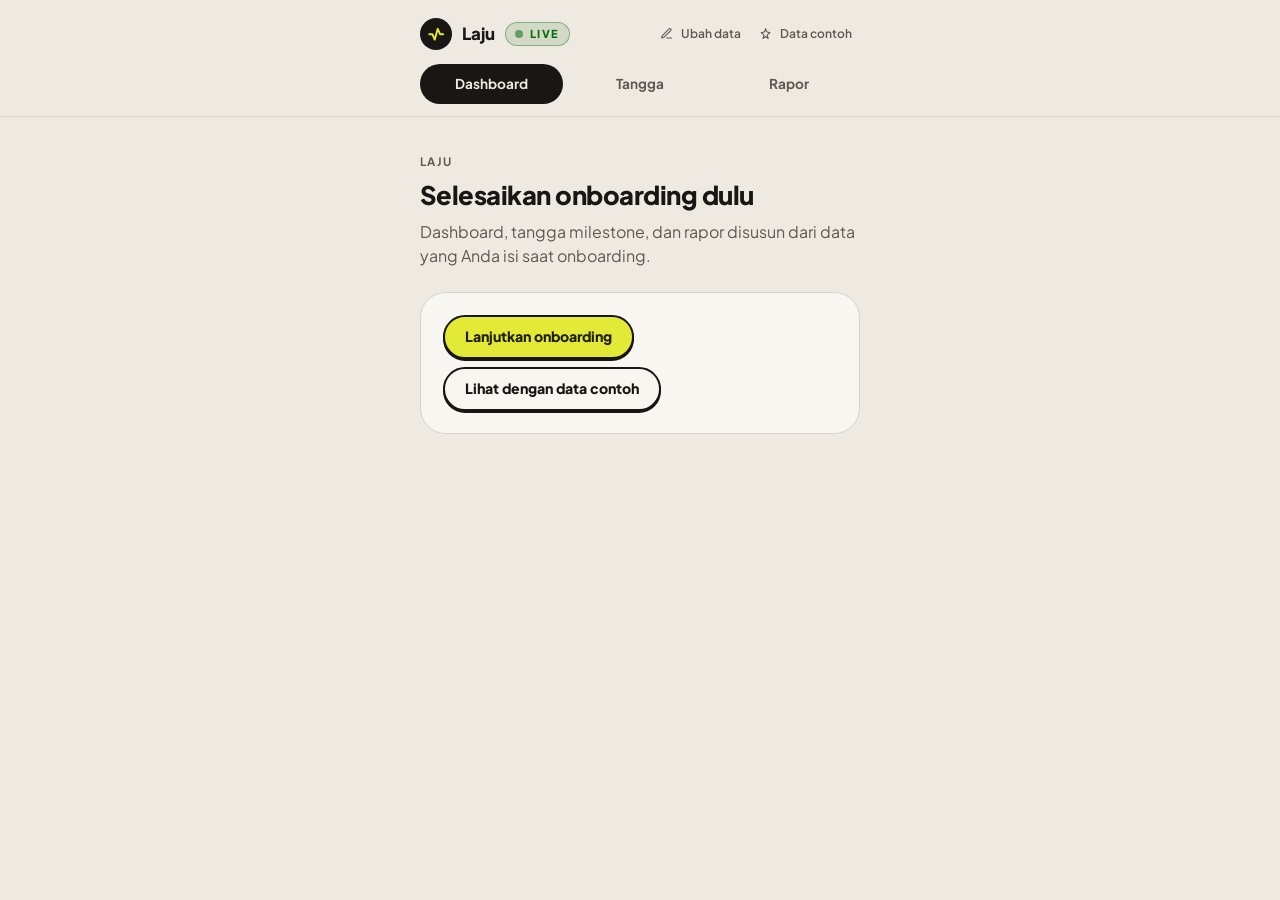
==== public/app.html @ 97ee4074 "initial commit" ====
<!doctype html>
<html lang="id">
<head>
  <meta charset="utf-8">
  <meta name="viewport" content="width=device-width, initial-scale=1">
  <title>Dashboard — Laju</title>
  <meta name="description" content="Dashboard kesehatan finansial, tangga milestone, dan rapor keuangan Laju.">
  <link rel="preconnect" href="https://fonts.googleapis.com">
  <link rel="preconnect" href="https://fonts.gstatic.com" crossorigin>
  <link href="https://fonts.googleapis.com/css2?family=Plus+Jakarta+Sans:wght@400;500;600;700;800&display=swap" rel="stylesheet">
  <link rel="stylesheet" href="styles.css">
  <link rel="stylesheet" href="components.css">
  <link rel="stylesheet" href="app.css">
  <link rel="stylesheet" href="server-status.css">
  <link rel="stylesheet" href="portrait.css">
</head>
<body class="app">
  <header class="topbar">
    <div class="wrap wide app-top">
      <div class="brand-group">
        <a class="brand" href="index.html" aria-label="Laju — beranda">
          <span class="brand-mark" aria-hidden="true">
            <svg class="icon" viewBox="0 0 24 24" fill="none" stroke="currentColor" stroke-width="2.5" stroke-linecap="round" stroke-linejoin="round"><path d="M3 12h4l3 7 4-14 3 7h4"/></svg>
          </span>
          Laju
        </a>
        <div id="serverStatus" class="server-status" data-state="checking" role="status" aria-live="polite"></div>
      </div>
      <nav class="navtabs" aria-label="Menu utama">
        <a class="navtab" href="#dashboard" data-tab="dashboard">Dashboard</a>
        <a class="navtab" href="#milestone" data-tab="milestone">Tangga</a>
        <a class="navtab" href="#rapor" data-tab="rapor">Rapor</a>
      </nav>
      <div class="app-actions">
        <a class="ghost-btn" href="onboarding.html">
          <svg class="icon" viewBox="0 0 24 24" fill="none" stroke="currentColor" stroke-width="2" stroke-linecap="round" stroke-linejoin="round" aria-hidden="true"><path d="M12 20h9M16.5 3.5a2.1 2.1 0 0 1 3 3L7 19l-4 1 1-4Z"/></svg>
          Ubah data
        </a>
        <button class="ghost-btn" id="demoBtn" type="button">
          <svg class="icon" viewBox="0 0 24 24" fill="none" stroke="currentColor" stroke-width="2" stroke-linecap="round" stroke-linejoin="round" aria-hidden="true"><path d="m12 3-1.9 5.8L4 10.7l5.1 3.6L7.2 21 12 17.3 16.8 21l-1.9-6.7 5.1-3.6-6.1-1.9z"/></svg>
          Data contoh
        </button>
      </div>
    </div>
  </header>

  <main>
    <div class="wrap wide" id="view" tabindex="-1"></div>
  </main>

  <div class="toast" id="toast" role="status" aria-live="polite"></div>
  <div class="tip" id="tip" role="tooltip"></div>
  <div class="snack" id="snack" role="status" aria-live="polite"></div>
  <dialog class="sheet" id="confirmDlg" aria-labelledby="cfTitle"></dialog>

  <script src="core.js"></script>
  <script src="app-page.js"></script>
  <script type="module">
    import { startServerStatus } from "./server-status.js";
    startServerStatus(document.getElementById("serverStatus"), {
      wsPath: null,   // server Python ini tanpa WebSocket: cukup ping /__health tiap 2 detik
      labels: { live: "LIVE", offline: "OFFLINE", checking: "MENGECEK" },
      titles: {
        live: (ms, time) => `Server berjalan · menjawab dalam ${ms} md · dicek ${time}`,
        offline: (reason, time) => `Server tidak menjawab${reason ? ` (${reason})` : ""} · dicek ${time}`,
      },
    });
  </script>
</body>
</html>
---- public/styles.css ----
/* Laju — design tokens & components (inspired by fintrak onboarding) */
:root {
  --bg: #eeeae2;
  --card: #f8f6f0;
  --fg: #1a1614;
  --secondary: #e3dfd7;
  --muted: #e3e0d7;
  --muted-fg: #5e5952;      /* darkened from source for 4.5:1 on cream */
  --border: #d7d3c9;
  --primary: #e2e937;       /* lime */
  --primary-fg: #202001;
  --accent: #f99b69;        /* peach */
  --accent-fg: #34180b;
  --ring: #7d8200;
  --danger: #c7332f;
  --ok: #2f7d4f;
  --radius: 0.9rem;
  --shadow: 0 1px 0 0 var(--fg);
  --ease: cubic-bezier(.2, .7, .2, 1);
  /* indikator server LIVE/OFFLINE (server-status.css); kontras ≥4.5:1 di atas --bg */
  --live: #0a6e0a;
  --offline: #a8231f;
  --ink-3: var(--muted-fg);
  --radius-pill: 999px;
  font-family: "Plus Jakarta Sans", ui-sans-serif, system-ui, -apple-system, "Segoe UI", sans-serif;
}

*, *::before, *::after { box-sizing: border-box; }
html { -webkit-text-size-adjust: 100%; scroll-behavior: smooth; }
body {
  margin: 0; background: var(--bg); color: var(--fg);
  font-size: 16px; line-height: 1.5; min-height: 100dvh;
  -webkit-font-smoothing: antialiased;
}
h1, h2, h3, p { margin: 0; }
button, input, select, textarea { font: inherit; color: inherit; }
button { cursor: pointer; }
a { color: inherit; }
:focus-visible { outline: 3px solid var(--ring); outline-offset: 2px; border-radius: 6px; }
.sr-only { position: absolute; width: 1px; height: 1px; overflow: hidden; clip: rect(0 0 0 0); white-space: nowrap; }
.num { font-variant-numeric: tabular-nums; letter-spacing: -0.01em; }
.icon { width: 1.1em; height: 1.1em; flex: none; }

/* ---------- Header / stepper ---------- */
.topbar { position: sticky; top: 0; z-index: 30; background: var(--bg); border-bottom: 1px solid var(--border); }
.wrap { width: min(100% - 32px, 720px); margin-inline: auto; }
.wrap.wide { width: min(100% - 32px, 1080px); }
.topbar-row { display: flex; align-items: center; justify-content: space-between; padding: 14px 0 10px; }
.brand { display: flex; align-items: center; gap: 10px; font-weight: 800; font-size: 1.05rem; text-decoration: none; }
.brand-group { display: flex; align-items: center; gap: 10px; min-width: 0; }
.brand-mark { width: 32px; height: 32px; border-radius: 999px; background: var(--fg); color: var(--primary); display: grid; place-items: center; }
.ghost-btn { display: inline-flex; align-items: center; gap: 8px; min-height: 44px; padding: 0 12px; border: 0; background: none; font-size: .8rem; font-weight: 600; color: var(--muted-fg); border-radius: 999px; }
.ghost-btn:hover { background: var(--secondary); color: var(--fg); }
.progress { height: 4px; background: var(--secondary); border-radius: 99px; overflow: hidden; }
.progress > i { display: block; height: 100%; width: 0; background: var(--primary); box-shadow: 0 0 0 1px var(--fg) inset; border-radius: 99px; transition: width .4s var(--ease); }
.pills { display: flex; gap: 6px; overflow-x: auto; padding: 10px 0 12px; scrollbar-width: none; }
.pills::-webkit-scrollbar { display: none; }
.pill { flex: none; border: 0; background: none; font-size: .72rem; font-weight: 700; color: var(--muted-fg); padding: 6px 12px; min-height: 32px; border-radius: 999px; }
.pill[aria-current="step"] { background: var(--fg); color: var(--bg); }
.pill.done { color: var(--fg); }
.pill.done::before { content: "✓ "; }
.pill:disabled { opacity: .55; cursor: default; }

/* ---------- Step shell ---------- */
main { padding: 28px 0 150px; }
.eyebrow { font-size: .72rem; font-weight: 700; letter-spacing: .12em; text-transform: uppercase; color: var(--muted-fg); }
.step-title { font-size: clamp(1.6rem, 4.6vw, 1.95rem); line-height: 1.15; font-weight: 800; letter-spacing: -0.02em; margin-top: 10px; text-wrap: balance; }
.step-desc { margin-top: 10px; color: var(--muted-fg); max-width: 60ch; text-wrap: pretty; }
.stack { display: flex; flex-direction: column; gap: 18px; margin-top: 24px; }
.step-enter { animation: enter .35s var(--ease); }
@keyframes enter { from { opacity: 0; transform: translateY(8px); } to { opacity: 1; transform: none; } }

.card { background: var(--card); border: 1px solid var(--border); border-radius: 1.6rem; padding: 22px; display: flex; flex-direction: column; gap: 18px; }
.card-head h2 { font-size: 1rem; font-weight: 800; }
.card-head p { font-size: .8rem; color: var(--muted-fg); margin-top: 2px; }
.card.peach { background: var(--accent); border-color: transparent; color: var(--accent-fg); }
.card.peach p { color: inherit; }
.note { display: flex; gap: 12px; align-items: flex-start; background: var(--secondary); border-radius: 1rem; padding: 14px 16px; font-size: .8rem; color: var(--muted-fg); }
.note.accent { background: var(--accent); color: var(--accent-fg); }
.note.danger { background: color-mix(in oklab, var(--danger) 10%, var(--card)); color: var(--danger); }

/* ---------- Form controls ---------- */
.grid2 { display: grid; gap: 16px; grid-template-columns: 1fr; }
.grid3 { display: grid; gap: 10px; grid-template-columns: 1fr; }
@media (min-width: 640px) { .grid2 { grid-template-columns: 1fr 1fr; } .grid3 { grid-template-columns: repeat(3, 1fr); } }
.field { display: flex; flex-direction: column; gap: 6px; min-width: 0; }
.field > label, .field > .lbl { font-size: .85rem; font-weight: 700; }
.hint { font-size: .75rem; color: var(--muted-fg); }
.err { font-size: .75rem; color: var(--danger); font-weight: 600; }
.input, select.input, textarea.input {
  width: 100%; min-height: 46px; padding: 10px 14px; background: var(--bg); border: 1px solid var(--border);
  border-radius: 999px; font-size: 1rem; transition: border-color .15s, box-shadow .15s;
}
textarea.input { border-radius: 1.1rem; resize: vertical; min-height: 84px; }
.input::placeholder { color: #8b857d; }
.input:hover { border-color: #b9b4a8; }
.input:focus { outline: none; border-color: var(--fg); box-shadow: 0 0 0 3px color-mix(in oklab, var(--ring) 35%, transparent); }
.input[aria-invalid="true"] { border-color: var(--danger); }
.input-wrap { position: relative; }
.input-wrap .input { padding-right: 48px; }
.input-wrap button { position: absolute; right: 4px; top: 50%; transform: translateY(-50%); width: 40px; height: 40px; border: 0; background: none; border-radius: 99px; display: grid; place-items: center; color: var(--muted-fg); }
.money { position: relative; }
.money > span { position: absolute; left: 16px; top: 50%; transform: translateY(-50%); font-weight: 700; color: var(--muted-fg); font-size: .9rem; pointer-events: none; }
.money .input { padding-left: 44px; }
select.input { appearance: none; background-image: url("data:image/svg+xml,%3Csvg xmlns='http://www.w3.org/2000/svg' width='16' height='16' fill='none' stroke='%235e5952' stroke-width='2' stroke-linecap='round' stroke-linejoin='round'%3E%3Cpath d='m4 6 4 4 4-4'/%3E%3C/svg%3E"); background-repeat: no-repeat; background-position: right 16px center; padding-right: 40px; }

.opt {
  text-align: left; display: flex; align-items: flex-start; gap: 12px; width: 100%; min-height: 52px;
  padding: 12px 16px; background: var(--card); border: 2px solid var(--border); border-radius: 1.1rem;
  transition: background .15s, border-color .15s, transform .1s;
}
.opt:hover { background: var(--secondary); }
.opt:active { transform: scale(.985); }
.opt[aria-pressed="true"] { border-color: var(--fg); background: color-mix(in oklab, var(--primary) 38%, var(--card)); }
.opt .box { width: 20px; height: 20px; border-radius: 6px; border: 2px solid var(--fg); flex: none; margin-top: 1px; display: grid; place-items: center; background: var(--card); }
.opt.single .box { border-radius: 99px; }
.opt[aria-pressed="true"] .box { background: var(--fg); color: var(--primary); }
.opt .box svg { width: 12px; height: 12px; opacity: 0; }
.opt[aria-pressed="true"] .box svg { opacity: 1; }
.opt b { display: block; font-size: .9rem; font-weight: 700; }
.opt small { display: block; font-size: .75rem; color: var(--muted-fg); margin-top: 1px; }
.chips { display: flex; flex-wrap: wrap; gap: 8px; }
.chip { min-height: 40px; padding: 0 16px; border-radius: 99px; border: 1px solid var(--border); background: var(--card); font-size: .8rem; font-weight: 600; }
.chip:hover { border-color: #b9b4a8; }
.chip[aria-pressed="true"] { background: var(--fg); color: var(--bg); border-color: var(--fg); }
.chip.peach[aria-pressed="true"] { background: var(--accent); color: var(--accent-fg); border-color: var(--fg); }

.toggle-row { display: flex; align-items: center; justify-content: space-between; gap: 16px; padding: 14px 0; border-top: 1px solid var(--border); }
.toggle-row:first-child { border-top: 0; padding-top: 0; }
.toggle-row b { font-size: .9rem; font-weight: 700; display: block; }
.toggle-row small { font-size: .75rem; color: var(--muted-fg); }
.switch { position: relative; width: 48px; height: 28px; flex: none; border-radius: 99px; border: 2px solid var(--fg); background: var(--card); padding: 0; transition: background .2s; }
.switch::after { content: ""; position: absolute; top: 2px; left: 2px; width: 20px; height: 20px; border-radius: 99px; background: var(--fg); transition: transform .2s var(--ease); }
.switch[aria-checked="true"] { background: var(--primary); }
.switch[aria-checked="true"]::after { transform: translateX(20px); }

.check { display: flex; gap: 12px; align-items: flex-start; font-size: .88rem; cursor: pointer; }
.check input { appearance: none; width: 22px; height: 22px; border: 2px solid var(--fg); border-radius: 7px; background: var(--card); flex: none; margin: 1px 0 0; display: grid; place-items: center; cursor: pointer; }
.check input:checked { background: var(--fg); }
.check input:checked::after { content: ""; width: 10px; height: 6px; border-left: 2.5px solid var(--primary); border-bottom: 2.5px solid var(--primary); transform: rotate(-45deg) translate(1px, -1px); }

/* sliders */
input[type="range"] { -webkit-appearance: none; appearance: none; width: 100%; height: 28px; background: transparent; cursor: pointer; }
input[type="range"]::-webkit-slider-runnable-track { height: 8px; border-radius: 99px; background: linear-gradient(to right, var(--fg) var(--p, 0%), var(--secondary) var(--p, 0%)); border: 1px solid var(--border); }
input[type="range"]::-moz-range-track { height: 8px; border-radius: 99px; background: var(--secondary); border: 1px solid var(--border); }
input[type="range"]::-moz-range-progress { height: 8px; border-radius: 99px; background: var(--fg); }
input[type="range"]::-webkit-slider-thumb { -webkit-appearance: none; width: 24px; height: 24px; border-radius: 99px; background: var(--primary); border: 2px solid var(--fg); margin-top: -9px; }
input[type="range"]::-moz-range-thumb { width: 20px; height: 20px; border-radius: 99px; background: var(--primary); border: 2px solid var(--fg); }
.range-ends { display: flex; justify-content: space-between; font-size: .72rem; color: var(--muted-fg); }

/* stat + stepper */
.stat { background: var(--secondary); border-radius: 1.1rem; padding: 14px 16px; display: flex; flex-direction: column; gap: 2px; }
.stat.dark { background: var(--fg); color: var(--bg); }
.stat span { font-size: .72rem; font-weight: 600; opacity: .75; }
.stat b { font-size: 1.15rem; font-weight: 800; }
.stat small { font-size: .7rem; opacity: .7; }
.counter { display: inline-flex; align-items: center; gap: 4px; background: var(--bg); border: 1px solid var(--border); border-radius: 99px; padding: 3px; width: fit-content; }
.counter button { width: 40px; height: 40px; border-radius: 99px; border: 0; background: var(--card); font-size: 1.2rem; font-weight: 700; }
.counter button:hover { background: var(--secondary); }
.counter output { min-width: 36px; text-align: center; font-weight: 800; }

/* category rows */
.cat { border: 1px solid var(--border); border-radius: 1.1rem; padding: 14px 16px; display: flex; flex-direction: column; gap: 10px; background: var(--card); }
.cat.off { background: transparent; border-style: dashed; }
.cat.off .cat-body { display: none; }
.cat-head { display: flex; align-items: center; justify-content: space-between; gap: 12px; }
.cat-head b { font-size: .9rem; }
.cat-head small { display: block; font-size: .72rem; color: var(--muted-fg); }
.cat-body { display: grid; gap: 4px 20px; grid-template-columns: 1fr; }
@media (min-width: 640px) { .cat-body { grid-template-columns: 1fr 1fr; } }
.cat-body .lbl2 { display: flex; justify-content: space-between; font-size: .75rem; font-weight: 600; color: var(--muted-fg); }
.cat-body .lbl2 output { color: var(--fg); font-weight: 800; }

/* wallets */
.wallet { display: flex; align-items: center; gap: 14px; padding: 14px 16px; border: 1px solid var(--border); border-radius: 1.1rem; background: var(--card); }
.wallet-logo { width: 42px; height: 42px; border-radius: 12px; display: grid; place-items: center; font-weight: 800; color: #fff; font-size: .8rem; flex: none; }
.wallet .meta { flex: 1; min-width: 0; }
.wallet .meta b { display: block; font-size: .9rem; }
.wallet .meta small { color: var(--muted-fg); font-size: .75rem; }
.btn { display: inline-flex; align-items: center; justify-content: center; gap: 8px; min-height: 44px; padding: 0 20px; border-radius: 99px; border: 2px solid var(--fg); background: var(--primary); color: var(--primary-fg); font-weight: 800; font-size: .88rem; text-decoration: none; transition: transform .1s, box-shadow .15s; box-shadow: 0 2px 0 var(--fg); }
.btn:hover { box-shadow: 0 3px 0 var(--fg); transform: translateY(-1px); }
.btn:active { transform: translateY(1px); box-shadow: 0 0 0 var(--fg); }
.btn.secondary { background: var(--card); color: var(--fg); }
.btn.dark { background: var(--fg); color: var(--bg); }
.btn.sm { min-height: 40px; padding: 0 16px; font-size: .8rem; }
.btn:disabled { opacity: .45; cursor: not-allowed; box-shadow: none; transform: none; }
.spinner { width: 16px; height: 16px; border-radius: 99px; border: 2.5px solid currentColor; border-right-color: transparent; animation: spin .7s linear infinite; }
@keyframes spin { to { transform: rotate(360deg); } }
.tag { display: inline-flex; align-items: center; gap: 6px; font-size: .68rem; font-weight: 800; letter-spacing: .06em; text-transform: uppercase; border-radius: 99px; padding: 3px 10px; }
.tag.ok { background: color-mix(in oklab, var(--ok) 15%, var(--card)); color: var(--ok); }
.tag.warn { background: var(--secondary); color: var(--muted-fg); }
.tag.lime { background: var(--primary); color: var(--primary-fg); }

/* e-wallet cards */
.statrow { display: grid; grid-template-columns: repeat(3, minmax(0, 1fr)); gap: 8px; }
.statrow .stat { padding: 12px; }
.statrow .stat b { font-size: clamp(.85rem, 3.4vw, 1.1rem); overflow-wrap: anywhere; }
.note .tag { flex: none; margin-top: 1px; }
.wallet-grid { display: grid; gap: 12px; grid-template-columns: 1fr; }
@media (min-width: 640px) { .wallet-grid { grid-template-columns: 1fr 1fr; } }
.wcard { background: var(--card); border: 1px solid var(--border); border-radius: 1.3rem; padding: 16px; display: flex; flex-direction: column; gap: 14px; min-width: 0; transition: border-color .2s; }
.wcard.ok { border: 2px solid var(--fg); padding: 15px; }
.wcard.sync { border: 2px solid var(--ring); padding: 15px; }
.wcard.open { grid-column: 1 / -1; }
.wcard.unsupported { opacity: .65; }
.wcard-head { display: flex; align-items: center; gap: 12px; min-width: 0; }
.wcard-head .meta { flex: 1; min-width: 0; }
.wcard-head .meta b { display: block; font-size: .95rem; }
.wcard-head .meta small { display: block; color: var(--muted-fg); font-size: .75rem; overflow: hidden; text-overflow: ellipsis; white-space: nowrap; }
.wstats { display: grid; grid-template-columns: repeat(3, minmax(0, 1fr)); gap: 8px; margin: 0; }
.wstats div { background: var(--secondary); border-radius: .8rem; padding: 8px 10px; min-width: 0; }
.wstats dt { font-size: .66rem; font-weight: 600; color: var(--muted-fg); line-height: 1.3; }
.wstats dd { margin: 2px 0 0; font-weight: 800; font-size: .82rem; overflow-wrap: anywhere; }
.mini-chips { display: flex; flex-wrap: wrap; gap: 6px; }
.mini-chip { font-size: .72rem; font-weight: 700; background: color-mix(in oklab, var(--primary) 45%, var(--card)); border-radius: 99px; padding: 4px 10px; }
.wactions { display: flex; align-items: center; gap: 4px; flex-wrap: wrap; }
.link-btn { min-height: 40px; padding: 0 12px; border: 0; background: none; font-weight: 700; font-size: .8rem; border-radius: 99px; text-decoration: underline; text-underline-offset: 3px; }
.link-btn:hover { background: var(--secondary); }
.link-btn.inline { min-height: 0; padding: 0; font-size: inherit; color: var(--fg); }
.link-btn.inline:hover { background: none; text-decoration-thickness: 2px; }
.icon-btn { margin-left: auto; width: 40px; height: 40px; border: 0; background: none; border-radius: 99px; display: grid; place-items: center; color: var(--muted-fg); }
.icon-btn:hover { background: var(--secondary); color: var(--danger); }
.btn.block { width: 100%; }
.checklist.small { gap: 8px; }
.checklist.small li { font-size: .8rem; }
.checklist.small .dot { width: 20px; height: 20px; }
.checklist .dot .spinner { width: 10px; height: 10px; border-width: 2px; }
.checklist .ck { width: 11px; height: 11px; display: grid; }
.tx-list { list-style: none; margin: 0; padding: 0; border-top: 1px solid var(--border); }
.tx { display: grid; grid-template-columns: minmax(0, 1fr) auto; gap: 2px 12px; padding: 10px 0; border-bottom: 1px solid var(--border); font-size: .82rem; }
.tx .d { font-weight: 600; overflow-wrap: anywhere; }
.tx .m { font-size: .72rem; color: var(--muted-fg); grid-column: 1 / -1; }
.tx .a { font-weight: 800; text-align: right; white-space: nowrap; }
.tx .a.in { color: var(--ok); }
.tx .a.skip { color: var(--muted-fg); text-decoration: line-through; }
.hrow { display: grid; grid-template-columns: minmax(0, 1fr) auto; gap: 4px 12px; font-size: .8rem; font-weight: 600; margin-top: 6px; }
.hrow .bar { grid-column: 1 / -1; height: 6px; background: var(--secondary); }
.spark { display: flex; align-items: flex-end; gap: 2px; height: 64px; padding-top: 4px; }
.spark i { flex: 1; background: var(--fg); border-radius: 3px 3px 0 0; }
.spark i.zero { background: var(--border); }
.verified-amt { display: inline-flex; align-items: center; gap: 4px; margin-top: 4px; font-size: .7rem; font-weight: 700; color: var(--ok); }
.verified-amt .icon { width: 13px; height: 13px; }
code { font-family: "Geist Mono", ui-monospace, Consolas, monospace; font-size: .85em; background: color-mix(in oklab, var(--fg) 8%, transparent); padding: 1px 6px; border-radius: 6px; }

/* consent dialog */
dialog.sheet { border: 0; padding: 0; border-radius: 1.6rem; width: min(100% - 32px, 480px); max-height: calc(100dvh - 32px); background: var(--card); color: var(--fg); box-shadow: 0 30px 80px -20px rgba(26, 22, 20, .5); }
dialog.sheet::backdrop { background: rgba(26, 22, 20, .5); }
dialog.sheet[open] { animation: enter .25s var(--ease); }
.sheet-body { padding: 24px; display: flex; flex-direction: column; gap: 16px; }
.sheet-body h2 { font-size: 1.25rem; font-weight: 800; line-height: 1.25; text-wrap: balance; }
.sheet-list { margin: 0; padding: 0; list-style: none; display: flex; flex-direction: column; gap: 10px; font-size: .88rem; }
.sheet-list li { display: flex; gap: 10px; }
.sheet-list .ok { color: var(--ok); font-weight: 800; }
.sheet-list .no { color: var(--danger); font-weight: 800; }
.sheet-actions { display: flex; gap: 10px; justify-content: flex-end; flex-wrap: wrap; }
@media (max-width: 520px) {
  dialog.sheet { margin: auto 0 0; width: 100%; max-width: 100%; border-radius: 1.6rem 1.6rem 0 0; }
  .sheet-actions .btn { flex: 1; }
}

/* choice cards (izin) */
.choice { text-align: left; display: flex; flex-direction: column; gap: 14px; padding: 24px; border-radius: 1.8rem; border: 2px solid var(--border); background: var(--card); transition: background .15s, border-color .15s; min-height: 100%; }
.choice:hover { background: var(--secondary); }
.choice[aria-pressed="true"] { border-color: var(--fg); background: color-mix(in oklab, var(--primary) 32%, var(--card)); }
.choice.manual[aria-pressed="true"] { background: var(--secondary); }
.choice .kicker { display: flex; align-items: center; gap: 8px; font-size: .7rem; font-weight: 800; letter-spacing: .12em; text-transform: uppercase; }
.choice h3 { font-size: 1.2rem; font-weight: 800; text-wrap: pretty; }
.choice ul { list-style: none; margin: 0; padding: 0; display: flex; flex-direction: column; gap: 8px; font-size: .86rem; }
.choice li { display: flex; gap: 8px; }
.choice li.dim { color: var(--muted-fg); }
.choice .foot { margin-top: auto; font-size: .74rem; color: var(--muted-fg); }

/* debts */
.debt { border: 1px solid var(--border); border-radius: 1.1rem; padding: 16px; display: flex; flex-direction: column; gap: 14px; background: var(--card); }
.debt-top { display: flex; justify-content: space-between; align-items: center; }
.debt-top b { font-size: .9rem; }

/* result */
.checklist { list-style: none; margin: 0; padding: 0; display: flex; flex-direction: column; gap: 12px; }
.checklist li { display: flex; align-items: center; gap: 12px; font-size: .9rem; font-weight: 600; color: var(--muted-fg); transition: color .3s; }
.checklist li.done { color: var(--fg); }
.checklist .dot { width: 24px; height: 24px; border-radius: 99px; border: 2px solid var(--border); display: grid; place-items: center; flex: none; }
.checklist li.done .dot { background: var(--fg); border-color: var(--fg); color: var(--primary); }
.checklist li.active .dot { border-color: var(--fg); }
.score-line { display: flex; flex-wrap: wrap; align-items: flex-end; gap: 14px; }
.score-big { font-size: 4rem; line-height: 1; font-weight: 800; letter-spacing: -0.04em; }
.score-big small { font-size: .9rem; color: var(--muted-fg); font-weight: 700; letter-spacing: 0; margin-left: 6px; }
.pillar { background: var(--secondary); border-radius: 1.1rem; padding: 16px; display: flex; flex-direction: column; gap: 10px; }
.pillar-head { display: flex; justify-content: space-between; font-size: .85rem; font-weight: 700; gap: 8px; }
.bar { height: 8px; border-radius: 99px; background: var(--bg); overflow: hidden; }
.bar > i { display: block; height: 100%; background: var(--fg); border-radius: 99px; transition: width .8s var(--ease); width: 0; }
.bar.peach > i { background: var(--accent); }
.pillar small { font-size: .72rem; color: var(--muted-fg); }
.ladder { list-style: none; margin: 0; padding: 0; display: flex; flex-direction: column; gap: 10px; counter-reset: m; }
.ladder li { counter-increment: m; display: flex; gap: 14px; align-items: flex-start; padding: 14px 16px; border-radius: 1.1rem; border: 1px solid var(--border); background: var(--card); }
.ladder li::before { content: counter(m); width: 30px; height: 30px; flex: none; border-radius: 99px; background: var(--secondary); display: grid; place-items: center; font-weight: 800; font-size: .85rem; }
.ladder li.now { border: 2px solid var(--fg); background: color-mix(in oklab, var(--primary) 35%, var(--card)); }
.ladder li.now::before { background: var(--fg); color: var(--primary); }
.ladder b { display: block; font-size: .9rem; }
.ladder small { font-size: .78rem; color: var(--muted-fg); }

/* bottom bar */
.bottombar { position: fixed; inset: auto 0 0 0; z-index: 30; background: var(--bg); box-shadow: 0 -8px 24px -16px rgba(26,22,20,.25); border-top: 1px solid var(--border); padding: 12px 0 calc(12px + env(safe-area-inset-bottom)); }
.bottom-row { display: flex; align-items: center; justify-content: space-between; gap: 12px; }
.bottom-hint { flex: 1; font-size: .75rem; color: var(--muted-fg); min-width: 0; }
.bottom-hint.ok { color: var(--ok); font-weight: 700; }
@media (max-width: 520px) { .bottom-hint { display: none; } .bottom-row { justify-content: space-between; } }

.toast { position: fixed; left: 50%; bottom: 96px; transform: translateX(-50%) translateY(20px); background: var(--fg); color: var(--bg); padding: 10px 18px; border-radius: 99px; font-size: .82rem; font-weight: 600; opacity: 0; pointer-events: none; transition: .3s var(--ease); z-index: 50; }
.toast.show { opacity: 1; transform: translateX(-50%); }

/* ---------- Landing ---------- */
.hero { padding: clamp(40px, 9vw, 96px) 0 48px; display: grid; gap: 36px; align-items: center; }
@media (min-width: 900px) { .hero { grid-template-columns: 1.15fr .85fr; } }
.hero h1 { font-size: clamp(2.2rem, 7vw, 3.7rem); line-height: 1.12; font-weight: 800; letter-spacing: -0.035em; text-wrap: balance; }
.hero h1 mark { background: var(--primary); color: var(--primary-fg); padding: 0 .15em; border-radius: .2em; }
.hero p.lead { margin-top: 18px; font-size: 1.1rem; color: var(--muted-fg); max-width: 52ch; text-wrap: pretty; }
.cta-row { display: flex; flex-wrap: wrap; gap: 12px; margin-top: 28px; }
.btn.lg { min-height: 54px; padding: 0 28px; font-size: 1rem; }
.phone { background: var(--fg); border-radius: 2.4rem; padding: 12px; max-width: 340px; margin-inline: auto; width: 100%; box-shadow: 0 30px 60px -30px rgba(26,22,20,.5); }
.phone-in { background: var(--bg); border-radius: 1.9rem; padding: 22px 18px; display: flex; flex-direction: column; gap: 14px; }
.sections { display: grid; gap: 16px; padding: 24px 0 64px; }
@media (min-width: 820px) { .sections { grid-template-columns: repeat(3, 1fr); } }
.feature { padding: 26px; border-radius: 1.8rem; background: var(--card); border: 1px solid var(--border); display: flex; flex-direction: column; gap: 10px; }
.feature .ico { width: 44px; height: 44px; border-radius: 99px; background: var(--primary); display: grid; place-items: center; border: 2px solid var(--fg); }
.feature:nth-child(2) .ico { background: var(--accent); }
.feature h3 { font-size: 1.1rem; font-weight: 800; }
.feature p { font-size: .9rem; color: var(--muted-fg); }
.band { background: var(--fg); color: var(--bg); border-radius: 2rem; padding: clamp(28px, 6vw, 56px); display: grid; gap: 24px; margin-bottom: 64px; }
@media (min-width: 820px) { .band { grid-template-columns: 1fr 1fr; align-items: center; } }
.band h2 { font-size: clamp(1.5rem, 4vw, 2.2rem); line-height: 1.1; font-weight: 800; letter-spacing: -0.02em; }
.band p { color: #cfc9bd; }
footer.site { border-top: 1px solid var(--border); padding: 24px 0 40px; font-size: .78rem; color: var(--muted-fg); }

@media (prefers-reduced-motion: reduce) {
  *, *::before, *::after { animation-duration: .001ms !important; transition-duration: .001ms !important; scroll-behavior: auto !important; }
}
---- public/components.css ----
/* Laju v3 — combobox, "Lainnya" inputs, dual range, calendar, locked step,
   and the data-viz used on the Hasil page.
   Chart colors were validated with the dataviz palette validator against
   the card surface #f8f6f0 (all checks pass, incl. all-pairs CVD). */
:root {
  --viz-in: #00806b;       /* uang masuk */
  --viz-out: #d9692e;      /* pengeluaran */
  --viz-debt: #8a4fa8;     /* cicilan */
  --viz-self: #9a9288;     /* isian sendiri (de-emphasis gray) */
  --viz-track: #ebe7de;
  --viz-grid: #d9d4c9;
  --st-good: #0ca30c; --st-warn: #fab219; --st-serious: #ec835a; --st-critical: #d03b3b;
  --st-good-ink: #0a6e0a; --st-warn-ink: #7a5300; --st-serious-ink: #9a3f17; --st-critical-ink: #a8231f;
}

/* compact option grid (short labels: apps, vehicle) */
.optgrid { display: grid; gap: 10px; grid-template-columns: repeat(2, minmax(0, 1fr)); }
@media (min-width: 640px) { .optgrid { grid-template-columns: repeat(4, minmax(0, 1fr)); } }
.optgrid .opt b { overflow-wrap: anywhere; }

/* ---------- combobox ---------- */
.combo { position: relative; display: flex; flex-direction: column; gap: 6px; }
.combo > label { font-size: .85rem; font-weight: 700; }
.combo-box { position: relative; }
.combo-box > .icon { position: absolute; left: 16px; top: 50%; transform: translateY(-50%); color: var(--muted-fg); pointer-events: none; }
.combo-box .input { padding-left: 44px; padding-right: 48px; }
.combo-box .chev { position: absolute; right: 4px; top: 50%; transform: translateY(-50%); width: 40px; height: 40px; border: 0; background: none; border-radius: 99px; color: var(--muted-fg); display: grid; place-items: center; }
.combo-box .chev:hover { background: var(--secondary); }
.combo-list { position: absolute; z-index: 40; left: 0; right: 0; top: calc(100% + 6px); margin: 0; padding: 6px; list-style: none; max-height: 300px; overflow-y: auto; overscroll-behavior: contain; background: var(--card); border: 1px solid var(--border); border-radius: 1.1rem; box-shadow: 0 18px 40px -18px rgba(26, 22, 20, .35); }
.combo-list[hidden] { display: none; }
.combo-opt { display: flex; justify-content: space-between; align-items: baseline; gap: 12px; min-height: 44px; padding: 10px 12px; border-radius: .8rem; cursor: pointer; font-size: .92rem; }
.combo-opt small { color: var(--muted-fg); font-size: .74rem; text-align: right; }
.combo-opt.active, .combo-opt:hover { background: var(--secondary); }
.combo-opt[aria-selected="true"] { font-weight: 800; }
.combo-opt mark { background: color-mix(in oklab, var(--primary) 70%, transparent); color: inherit; border-radius: 3px; }
.combo-opt.other { border-top: 1px solid var(--border); border-radius: 0 0 .8rem .8rem; margin-top: 4px; font-weight: 700; }
.combo-group { position: sticky; top: -6px; padding: 8px 12px 4px; font-size: .72rem; font-weight: 800; color: var(--muted-fg); background: var(--card); }
.combo-empty { padding: 12px; font-size: .82rem; color: var(--muted-fg); }

/* ---------- "Lainnya" free text ---------- */
.other-in { display: flex; flex-direction: column; gap: 6px; padding: 14px; border-radius: 1.1rem; background: color-mix(in oklab, var(--primary) 16%, var(--card)); border: 1px dashed color-mix(in oklab, var(--fg) 30%, transparent); }
.other-in label { font-size: .82rem; font-weight: 700; }
.preview { font-size: .75rem; color: var(--muted-fg); }
.preview b { color: var(--fg); }

/* ---------- dual-thumb range (one line, two handles) ---------- */
.dual { position: relative; height: 32px; --a: 0%; --b: 100%; }
.dual-track { position: absolute; left: 0; right: 0; top: 50%; height: 8px; transform: translateY(-50%); border-radius: 99px; background: var(--secondary); border: 1px solid var(--border); }
.dual-fill { position: absolute; top: -1px; bottom: -1px; left: var(--a); right: calc(100% - var(--b)); background: var(--fg); border-radius: 99px; }
.dual input[type="range"] { position: absolute; inset: 0; width: 100%; height: 32px; margin: 0; background: none; pointer-events: none; -webkit-appearance: none; appearance: none; }
.dual input[type="range"]::-webkit-slider-runnable-track { background: none; border: 0; height: 32px; }
.dual input[type="range"]::-moz-range-track { background: none; border: 0; }
.dual input[type="range"]::-moz-range-progress { background: none; }
.dual input[type="range"]::-webkit-slider-thumb { pointer-events: auto; margin-top: 4px; cursor: grab; }
.dual input[type="range"]::-moz-range-thumb { pointer-events: auto; cursor: grab; }
.dual input[type="range"]:focus-visible { outline: none; }
.dual input[type="range"]:focus-visible::-webkit-slider-thumb { box-shadow: 0 0 0 4px color-mix(in oklab, var(--ring) 45%, transparent); }
.dual input[type="range"]:focus-visible::-moz-range-thumb { box-shadow: 0 0 0 4px color-mix(in oklab, var(--ring) 45%, transparent); }
.dual-val { font-size: .88rem; font-weight: 700; text-align: center; }
.cat-range { display: flex; flex-direction: column; gap: 4px; }
.cat.off .cat-range { display: none; }
.dual-ends { display: flex; justify-content: space-between; font-size: .7rem; color: var(--muted-fg); }

/* ---------- date trigger + calendar ---------- */
.date-btn { display: flex; align-items: center; justify-content: space-between; gap: 10px; text-align: left; cursor: pointer; }
.date-btn .ph { color: #8b857d; }
.cal { padding: 20px; display: flex; flex-direction: column; gap: 14px; }
.cal-head { display: flex; align-items: center; justify-content: space-between; gap: 8px; }
.cal-head h2 { font-size: 1.05rem; font-weight: 800; }
.cal-nav { width: 44px; height: 44px; border-radius: 99px; border: 1px solid var(--border); background: var(--card); display: grid; place-items: center; }
.cal-nav:hover { background: var(--secondary); }
.cal-grid { display: grid; grid-template-columns: repeat(7, 1fr); gap: 4px; }
.cal-dow { font-size: .7rem; font-weight: 700; color: var(--muted-fg); text-align: center; padding: 4px 0; }
.cal-day { aspect-ratio: 1; min-height: 40px; border: 0; border-radius: .7rem; background: none; font-weight: 600; font-size: .9rem; }
.cal-day:hover { background: var(--secondary); }
.cal-day.out { color: #a7a196; }
.cal-day[aria-current="date"] { box-shadow: inset 0 0 0 2px var(--fg); }
.cal-day[aria-pressed="true"] { background: var(--fg); color: var(--primary); font-weight: 800; }
.cal-foot { display: flex; justify-content: space-between; gap: 8px; flex-wrap: wrap; }

.btn.danger { background: var(--st-critical); color: #fff; }

/* the step container is focused programmatically for screen readers; no visible ring needed */
#step:focus { outline: none; }

/* ---------- e-wallet logos (real brand marks in a uniform white tile) ---------- */
.wallet-logo.img { width: 76px; height: 44px; padding: 8px 10px; background: #fff; border: 1px solid var(--border); border-radius: 12px; display: grid; place-items: center; overflow: hidden; flex: none; }
.wallet-logo.img img { width: 56px; height: 28px; object-fit: contain; display: block; }

/* ---------- dual range: rectangular handles with ← → arrows ---------- */
.dual input[type="range"]::-webkit-slider-thumb {
  width: 38px; height: 26px; margin-top: 3px; border-radius: 8px; border: 2px solid var(--fg); cursor: ew-resize;
  background: var(--primary) url("data:image/svg+xml,%3Csvg xmlns='http://www.w3.org/2000/svg' viewBox='0 0 24 24' fill='none' stroke='%231a1614' stroke-width='2.8' stroke-linecap='round' stroke-linejoin='round'%3E%3Cpath d='m8 7-5 5 5 5M16 7l5 5-5 5'/%3E%3C/svg%3E") center / 20px no-repeat;
}
.dual input[type="range"]::-moz-range-thumb {
  width: 34px; height: 22px; border-radius: 8px; border: 2px solid var(--fg); cursor: ew-resize;
  background: var(--primary) url("data:image/svg+xml,%3Csvg xmlns='http://www.w3.org/2000/svg' viewBox='0 0 24 24' fill='none' stroke='%231a1614' stroke-width='2.8' stroke-linecap='round' stroke-linejoin='round'%3E%3Cpath d='m8 7-5 5 5 5M16 7l5 5-5 5'/%3E%3C/svg%3E") center / 18px no-repeat;
}
.dual input[type="range"]:active::-webkit-slider-thumb { cursor: grabbing; background-color: color-mix(in oklab, var(--primary) 80%, var(--fg)); }

/* ---------- "+ Lainnya" → generated options ---------- */
.opt.add, .chip.add { border-style: dashed; background: transparent; display: inline-flex; align-items: center; gap: 8px; font-weight: 700; }
.opt.add { justify-content: center; }
.opt.add:hover, .chip.add:hover { background: var(--secondary); }
.opt.add[aria-expanded="true"], .chip.add[aria-expanded="true"] { border-style: solid; border-color: var(--fg); background: var(--secondary); }
.opt-wrap, .chip-wrap { position: relative; display: block; min-width: 0; }
.chip-wrap { display: inline-flex; }
.opt-wrap .opt { padding-right: 46px; }
.chip-wrap .chip { padding-right: 38px; }
.x-btn { position: absolute; top: 50%; transform: translateY(-50%); border: 0; background: none; border-radius: 99px; color: var(--muted-fg); font-size: 1.15rem; line-height: 1; display: grid; place-items: center; }
.opt-wrap .x-btn { right: 4px; width: 40px; height: 40px; }
.chip-wrap .x-btn { right: 2px; width: 34px; height: 34px; }
.x-btn:hover { background: color-mix(in oklab, var(--st-critical) 14%, transparent); color: var(--st-critical-ink); }
.chip-wrap .chip[aria-pressed="true"] + .x-btn { color: var(--bg); }
.chip-wrap .chip[aria-pressed="true"] + .x-btn:hover { background: rgba(255, 255, 255, .18); color: #fff; }
.adder { display: flex; flex-direction: column; gap: 6px; padding: 14px; border-radius: 1.1rem; background: color-mix(in oklab, var(--primary) 16%, var(--card)); border: 1px dashed color-mix(in oklab, var(--fg) 30%, transparent); }
.adder label { font-size: .82rem; font-weight: 700; }
.adder-row { display: flex; gap: 8px; }
.adder-row .input { flex: 1; min-width: 0; }
.adder-row .btn { flex: none; }

/* ---------- step pills ahead of the current step (forward only via Lanjut) ---------- */
.pill.ahead { opacity: .55; cursor: not-allowed; }

/* ---------- locked step pill ---------- */
.pill.locked { color: var(--muted-fg); text-decoration: line-through; background: repeating-linear-gradient(135deg, var(--secondary) 0 5px, transparent 5px 10px); box-shadow: inset 0 0 0 1px var(--border); cursor: pointer; }
.pill.locked:hover { color: var(--fg); }

/* ---------- izin: both cards toggle ---------- */
.choice .kicker .box { width: 22px; height: 22px; border-radius: 7px; border: 2px solid var(--fg); display: grid; place-items: center; background: var(--card); flex: none; }
.choice .kicker .box svg { width: 12px; height: 12px; opacity: 0; }
.choice[aria-pressed="true"] .kicker .box { background: var(--fg); color: var(--primary); }
.choice[aria-pressed="true"] .kicker .box svg { opacity: 1; }

/* ---------- pendapatan: volatility read-out ---------- */
.vol { display: flex; flex-direction: column; gap: 12px; padding: 16px; border-radius: 1.1rem; background: var(--secondary); }
.vol-scale { position: relative; height: 30px; }
.vol-scale .rail { position: absolute; left: 0; right: 0; top: 13px; height: 4px; border-radius: 99px; background: var(--viz-grid); }
.vol-scale .span { position: absolute; top: 11px; height: 8px; border-radius: 99px; background: color-mix(in oklab, var(--viz-in) 35%, var(--card)); }
.vol-scale .pt { position: absolute; top: 7px; width: 16px; height: 16px; margin-left: -8px; border-radius: 99px; background: var(--viz-in); box-shadow: 0 0 0 2px var(--secondary); }
.vol-scale .pt.avg { background: var(--fg); width: 18px; height: 18px; top: 6px; margin-left: -9px; }
.vol-legend { display: grid; grid-template-columns: repeat(3, 1fr); gap: 8px; font-size: .72rem; color: var(--muted-fg); }
.vol-legend > span:nth-child(2) { text-align: center; }
.vol-legend > span:last-child { text-align: right; }
.vol-legend b { color: var(--fg); display: block; font-size: .85rem; }
.vol-result { font-size: .88rem; line-height: 1.5; }

/* ---------- status pill (icon + label, never color alone) ---------- */
.st { display: inline-flex; align-items: center; gap: 6px; font-weight: 800; font-size: .8rem; border-radius: 99px; padding: 4px 10px 4px 6px; white-space: nowrap; }
.st svg { width: 16px; height: 16px; flex: none; }
.st.good { background: color-mix(in oklab, var(--st-good) 15%, var(--card)); color: var(--st-good-ink); }
.st.warn { background: color-mix(in oklab, var(--st-warn) 26%, var(--card)); color: var(--st-warn-ink); }
.st.serious { background: color-mix(in oklab, var(--st-serious) 22%, var(--card)); color: var(--st-serious-ink); }
.st.critical { background: color-mix(in oklab, var(--st-critical) 13%, var(--card)); color: var(--st-critical-ink); }

/* ---------- Hasil: hero score + band scale ---------- */
.hero-top { display: flex; flex-wrap: wrap; align-items: flex-end; gap: 10px 16px; }
.hero-num { font-size: clamp(3.5rem, 14vw, 4.75rem); line-height: .9; font-weight: 800; letter-spacing: -0.045em; }
.hero-num small { font-size: 1rem; font-weight: 700; color: var(--muted-fg); letter-spacing: 0; margin-left: 4px; }
.hero-msg { font-size: .95rem; line-height: 1.55; max-width: 56ch; }
.sband { position: relative; padding-top: 22px; }
.sband-bar { display: flex; gap: 2px; height: 12px; }
.sband-bar span:first-child { border-radius: 4px 0 0 4px; }
.sband-bar span:last-child { border-radius: 0 4px 4px 0; }
.sband-marker { position: absolute; top: 0; transform: translateX(-50%); display: flex; flex-direction: column; align-items: center; }
.sband-marker::before { content: ""; border-left: 7px solid transparent; border-right: 7px solid transparent; border-top: 9px solid var(--fg); }
.sband-marker::after { content: ""; width: 2px; height: 22px; background: var(--fg); margin-top: -1px; }
.ticks { position: relative; height: 16px; margin-top: 6px; font-size: .7rem; color: var(--muted-fg); font-variant-numeric: tabular-nums; }
.ticks span { position: absolute; transform: translateX(-50%); white-space: nowrap; }
.ticks span.start { transform: none; }
.ticks span.end { transform: translateX(-100%); }
.ticks .tgt { color: var(--fg); font-weight: 700; }
.legend { display: flex; flex-wrap: wrap; gap: 6px 16px; font-size: .78rem; color: var(--muted-fg); }
.legend span { display: inline-flex; align-items: center; gap: 6px; }
.legend i { width: 12px; height: 12px; border-radius: 3px; flex: none; }

/* ---------- Hasil: pillar bars ---------- */
.hbars { display: flex; flex-direction: column; gap: 18px; }
.hb-head { display: flex; justify-content: space-between; align-items: center; gap: 12px; font-size: .88rem; font-weight: 700; margin-bottom: 8px; }
.hb-head .val { display: inline-flex; align-items: center; gap: 8px; }
.hb-head .val b { font-size: 1.05rem; }
.hb-track { position: relative; height: 14px; border-radius: 4px; background: var(--viz-track); }
.hb-track .grid { position: absolute; top: 0; bottom: 0; width: 1px; background: var(--viz-grid); }
.hb-track .target { position: absolute; top: -5px; bottom: -5px; width: 2px; margin-left: -1px; background: var(--fg); z-index: 1; }
.hb-fill { position: absolute; top: 0; bottom: 0; left: 0; border-radius: 0 4px 4px 0; }
.hb-note { font-size: .75rem; color: var(--muted-fg); margin-top: 6px; }

/* rincian poin per pilar */
details.parts { margin-top: 10px; }
details.parts summary { list-style: none; cursor: pointer; display: inline-flex; align-items: center; gap: 8px; min-height: 36px; padding: 0 12px; border-radius: 99px; border: 1px solid var(--border); font-size: .78rem; font-weight: 700; }
details.parts summary::-webkit-details-marker { display: none; }
details.parts summary::after { content: ""; width: 7px; height: 7px; border-right: 2px solid currentColor; border-bottom: 2px solid currentColor; transform: translateY(-2px) rotate(45deg); transition: transform .15s; }
details.parts[open] summary::after { transform: translateY(1px) rotate(-135deg); }
details.parts summary small { color: var(--muted-fg); font-weight: 600; }
details.parts summary:hover { background: var(--secondary); }
.pt-list { list-style: none; margin: 10px 0 0; padding: 0; display: flex; flex-direction: column; gap: 8px; }
.pt { display: flex; flex-direction: column; gap: 6px; padding: 10px 12px; border-radius: .9rem; background: var(--secondary); }
.pt-row { display: flex; justify-content: space-between; align-items: baseline; gap: 12px; }
.pt-name { font-size: .84rem; font-weight: 700; line-height: 1.3; }
.pt-score { flex: none; font-size: .78rem; font-weight: 700; color: var(--muted-fg); }
.pt-score b { font-size: 1rem; font-weight: 800; color: var(--fg); }
.pt-bar { height: 6px; border-radius: 99px; background: var(--viz-track); overflow: hidden; }
.pt-bar i { display: block; height: 100%; border-radius: 99px; background: var(--fg); }
.pt.full .pt-bar i { background: var(--st-good); }
.pt.full .pt-score b { color: var(--st-good-ink); }
.pt.zero .pt-score b { color: var(--st-critical-ink); }
.pt-val { font-size: .76rem; color: var(--muted-fg); line-height: 1.4; overflow-wrap: anywhere; }
.pt-tip { display: flex; gap: 8px; align-items: flex-start; margin: 10px 0 0; padding: 10px 12px; border-radius: .9rem; border: 1px dashed var(--border); font-size: .78rem; line-height: 1.45; }
.pt-tip svg { width: 16px; height: 16px; flex: none; margin-top: 1px; }
.pt-tip > svg:not(.icon) { color: var(--st-good-ink); }

/* ---------- Hasil: waterfall ---------- */
.wf { display: flex; flex-direction: column; gap: 14px; }
.wf-head { display: flex; justify-content: space-between; align-items: baseline; gap: 12px; font-size: .86rem; font-weight: 600; margin-bottom: 6px; }
.wf-head b { font-weight: 800; font-size: .95rem; }
.wf-track { position: relative; height: 16px; }
.wf-zero { position: absolute; top: -6px; bottom: -6px; width: 1px; background: var(--fg); }
.wf-bar { position: absolute; top: 0; bottom: 0; border-radius: 4px; min-width: 3px; }
.wf-bar.in { background: var(--viz-in); }
.wf-bar.out { background: var(--viz-out); }
.wf-bar.cicilan { background: var(--viz-debt); }
.wf-bar.neg { background: var(--st-critical); }

/* ---------- Hasil: meters ---------- */
.meter { position: relative; height: 12px; border-radius: 4px; }
.meter-fill { position: absolute; left: 0; top: 0; bottom: 0; border-radius: 4px; }
.meter-tick { position: absolute; top: -5px; bottom: -5px; width: 2px; margin-left: -1px; background: var(--fg); }
.kv { display: flex; justify-content: space-between; align-items: center; gap: 8px 12px; font-size: .88rem; font-weight: 700; margin-bottom: 10px; flex-wrap: wrap; }

/* ---------- Hasil: reconcile + reliability ---------- */
.rc-band { position: absolute; top: -6px; bottom: -6px; background: color-mix(in oklab, var(--viz-in) 13%, transparent); box-shadow: inset 1px 0 0 color-mix(in oklab, var(--viz-in) 50%, transparent), inset -1px 0 0 color-mix(in oklab, var(--viz-in) 50%, transparent); }
.stack100 { display: flex; gap: 2px; height: 16px; }
.stack100 span { height: 100%; min-width: 3px; }
.stack100 span:first-child { border-radius: 4px 0 0 4px; }
.stack100 span:last-child { border-radius: 0 4px 4px 0; }
.stack100 span:only-child { border-radius: 4px; }

.viz-table summary { cursor: pointer; font-size: .8rem; font-weight: 700; min-height: 36px; display: inline-flex; align-items: center; color: var(--muted-fg); }
.viz-table summary:hover { color: var(--fg); }
.viz-table table { width: 100%; border-collapse: collapse; font-size: .82rem; margin-top: 4px; }
.viz-table th, .viz-table td { text-align: left; padding: 8px 6px; border-bottom: 1px solid var(--border); }
.viz-table .n { text-align: right; font-variant-numeric: tabular-nums; }
.done-line { display: flex; align-items: center; gap: 10px; font-size: .86rem; font-weight: 600; }
.done-line .dot { width: 24px; height: 24px; border-radius: 99px; background: var(--fg); color: var(--primary); display: grid; place-items: center; flex: none; }
.done-line .dot svg { width: 12px; height: 12px; }

.tip { position: fixed; z-index: 60; pointer-events: none; background: var(--fg); color: var(--bg); font-size: .78rem; font-weight: 600; line-height: 1.4; padding: 8px 10px; border-radius: 10px; max-width: 240px; opacity: 0; transform: translateY(4px); transition: opacity .12s, transform .12s; }
.tip.show { opacity: 1; transform: none; }
[data-tip]:focus-visible { outline: 3px solid var(--ring); outline-offset: 3px; }

/* ---------- Izin: isian manual selalu dipakai (bukan pilihan) ---------- */
.choice.static { cursor: default; background: var(--secondary); border-style: dashed; }
.choice.static:hover { background: var(--secondary); }
.choice .kicker .box.on { background: var(--fg); color: var(--primary); }
.choice .kicker .box.on svg { opacity: 1; }

/* ---------- label sumber angka ---------- */
.src { display: inline-flex; align-items: center; margin-left: 6px; padding: 1px 7px; border-radius: 99px; font-size: .64rem; font-weight: 800; letter-spacing: .02em; vertical-align: 1px; white-space: nowrap; }
.src.v { background: color-mix(in oklab, var(--viz-in) 16%, var(--card)); color: var(--st-good-ink); }
.src.s { background: var(--secondary); color: var(--muted-fg); }
.cat-head .verified-amt { display: flex; width: fit-content; }
.src.p { background: color-mix(in oklab, var(--st-warn) 22%, var(--card)); color: var(--st-warn-ink); }

/* ---------- verifikasi isian vs e-wallet ---------- */
.vf { display: flex; flex-direction: column; gap: 8px; margin-top: 10px; padding: 10px 12px; border-radius: .9rem; border: 1px solid var(--border); background: var(--card); font-size: .8rem; line-height: 1.45; }
.vf p { margin: 0; }
.vf .vf-head .st { font-size: .72rem; padding: 3px 8px; }
.vf.over, .vf.missing { border-color: color-mix(in oklab, var(--st-serious) 45%, var(--border)); background: color-mix(in oklab, var(--st-serious) 8%, var(--card)); }
.vf.ok { border-color: color-mix(in oklab, var(--st-good) 35%, var(--border)); }
.vf-chips { gap: 6px; }
.vf-chips .chip { min-height: 34px; font-size: .74rem; padding: 0 12px; }
.vf-note { font-weight: 700; color: var(--st-serious-ink); }
.vf-list { list-style: none; margin: 0; padding: 0; display: flex; flex-direction: column; gap: 6px; }
.vf-list li { display: flex; justify-content: space-between; align-items: center; gap: 10px; padding: 8px 10px; border-radius: .8rem; background: var(--secondary); font-size: .8rem; }
.vf-l { display: flex; flex-direction: column; min-width: 0; }
.vf-l small { color: var(--muted-fg); font-size: .72rem; overflow-wrap: anywhere; }
.vf-list .st { flex: none; font-size: .68rem; padding: 3px 8px; }
.wallet-grid + .note, .lbl + .wallet-grid { margin-top: 0; }
.src-list { list-style: none; margin: 0; padding: 0; display: flex; flex-direction: column; }
.src-list li { display: flex; justify-content: space-between; gap: 12px; padding: 10px 0; border-bottom: 1px solid var(--border); font-size: .86rem; font-weight: 600; }
.src-list li:last-child { border-bottom: 0; }
.lbl.sm { display: block; font-size: .74rem; font-weight: 700; color: var(--muted-fg); margin-bottom: 4px; }

/* ---------- Arus kas: satu batang pendapatan yang dibagi ---------- */
.cf-top { display: flex; justify-content: space-between; align-items: baseline; font-size: .86rem; font-weight: 700; }
.cf-top b { font-size: 1.05rem; font-weight: 800; }
.cf-bar { position: relative; display: flex; height: 26px; border-radius: 6px; overflow: hidden; background: var(--viz-track); }
.cf-bar > span { height: 100%; border-right: 2px solid var(--card); }
.cf-bar > span:last-of-type { border-right: 0; }
.cf-bar.deficit { overflow: visible; }
.cf-bar .cf-inc { position: absolute; top: -6px; bottom: -6px; width: 0; border-left: 2px solid var(--fg); }
.cf-bar .cf-inc i { position: absolute; top: -18px; right: 4px; font-style: normal; font-size: .66rem; font-weight: 800; white-space: nowrap; }
.cf-bar.deficit::after { content: ""; position: absolute; top: 0; bottom: 0; right: 0; left: var(--inc, 100%); background: repeating-linear-gradient(135deg, color-mix(in oklab, var(--st-critical) 70%, transparent) 0 3px, transparent 3px 7px); pointer-events: none; }
.cf-legend { list-style: none; margin: 0; padding: 0; display: flex; flex-direction: column; gap: 6px; }
.cf-legend li { display: grid; grid-template-columns: 12px 1fr auto 44px; gap: 10px; align-items: center; font-size: .84rem; font-weight: 600; }
.cf-legend i { width: 12px; height: 12px; border-radius: 3px; }
.cf-legend small { color: var(--muted-fg); text-align: right; }
.cf-legend li.neg i { background: repeating-linear-gradient(135deg, var(--st-critical) 0 3px, transparent 3px 6px); }
.cf-legend li.neg b { color: var(--st-critical-ink); }
details.cf-calc summary { cursor: pointer; font-size: .82rem; font-weight: 700; min-height: 36px; display: flex; align-items: center; }
.cf-calc .cf-h { margin: 10px 0 4px; font-size: .72rem; font-weight: 800; letter-spacing: .08em; text-transform: uppercase; color: var(--muted-fg); }
.cf-calc ul { list-style: none; margin: 0; padding: 0; display: flex; flex-direction: column; gap: 6px; }
.cf-calc li { display: flex; justify-content: space-between; gap: 12px; align-items: flex-start; padding: 8px 10px; border-radius: .8rem; background: var(--secondary); font-size: .82rem; }
.cf-l { display: flex; flex-direction: column; gap: 2px; font-weight: 700; min-width: 0; }
.cf-l .src { align-self: flex-start; margin-left: 0; }
.cf-calc summary::-webkit-details-marker { display: none; }
details.cf-calc summary { list-style: none; display: inline-flex; gap: 8px; padding: 0 12px; border: 1px solid var(--border); border-radius: 99px; }
details.cf-calc summary::after { content: ""; width: 7px; height: 7px; border-right: 2px solid currentColor; border-bottom: 2px solid currentColor; transform: translateY(-2px) rotate(45deg); }
details.cf-calc[open] summary::after { transform: translateY(1px) rotate(-135deg); }
.cf-l small { font-weight: 500; color: var(--muted-fg); font-size: .74rem; overflow-wrap: anywhere; }
.cf-calc li b { white-space: nowrap; font-weight: 800; }

/* ---------- Sumber data & pengecekan ---------- */
.src-row { display: flex; flex-direction: column; gap: 6px; }
.src-amt { font-size: .76rem; color: var(--muted-fg); }
.checks { list-style: none; margin: 0; padding: 0; display: flex; flex-direction: column; gap: 8px; }
.checks li { display: flex; gap: 10px; align-items: flex-start; padding: 10px 12px; border-radius: .9rem; font-size: .82rem; line-height: 1.45; background: var(--secondary); }
.checks li svg { width: 18px; height: 18px; flex: none; margin-top: 1px; }
.checks li.warn { background: color-mix(in oklab, var(--st-serious) 14%, var(--card)); }
.checks li.warn svg { color: var(--st-serious-ink); }
.checks li.ok svg { color: var(--st-good-ink); }
.checks li.info svg { color: var(--muted-fg); }

/* deretan langkah onboarding: pudar di tepi = masih bisa digeser */
.pills.more-right { -webkit-mask-image: linear-gradient(to right, #000 calc(100% - 36px), transparent); mask-image: linear-gradient(to right, #000 calc(100% - 36px), transparent); }
.pills.more-left { -webkit-mask-image: linear-gradient(to left, #000 calc(100% - 36px), transparent); mask-image: linear-gradient(to left, #000 calc(100% - 36px), transparent); }
.pills.more-left.more-right { -webkit-mask-image: linear-gradient(to right, transparent, #000 36px, #000 calc(100% - 36px), transparent); mask-image: linear-gradient(to right, transparent, #000 36px, #000 calc(100% - 36px), transparent); }

/* header sempit: tombol tidak patah jadi dua baris */
.topbar-row .ghost-btn { white-space: nowrap; }
@media (max-width: 440px) {
  .topbar-row .ghost-btn { padding: 0 8px; font-size: .75rem; gap: 6px; }
  .topbar-row .ghost-btn .icon { display: none; }
}
---- public/app.css ----
/* Laju — halaman aplikasi (Dashboard & Tangga milestone) */

body.app main { padding: 8px 0 72px; }
#view:focus { outline: none; }

/* ---------- top bar: brand · tabs · actions ---------- */
.app-top { display: flex; align-items: center; gap: 8px 16px; padding: 12px 0; flex-wrap: wrap; }
.app-top .brand-group { margin-right: auto; }
.navtabs { display: flex; gap: 6px; }
.navtab { display: inline-flex; align-items: center; min-height: 40px; padding: 0 16px; border-radius: 99px; font-size: .85rem; font-weight: 700; color: var(--muted-fg); text-decoration: none; white-space: nowrap; }
.navtab:hover { background: var(--secondary); color: var(--fg); }
.navtab[aria-current="page"] { background: var(--fg); color: var(--bg); }
.app-actions { display: flex; gap: 2px; }
.app-actions .ghost-btn { text-decoration: none; }
@media (max-width: 759px) {
  .app-top { display: grid; grid-template-columns: 1fr auto; }
  .navtabs { grid-column: 1 / -1; order: 3; }
  .navtab { flex: 1; justify-content: center; }
  .app-actions .ghost-btn { padding: 0 8px; font-size: .75rem; }
}

.page-head { padding: 28px 0 0; }
.page-head + .stack, .page-head + .dash-grid, .page-head + section { margin-top: 24px; }

/* ---------- dashboard layout ---------- */
.dash-grid, .dash-cols { display: grid; gap: 18px; }
.dash-cols { margin-top: 18px; }
.dash-col { display: flex; flex-direction: column; gap: 18px; min-width: 0; }
@media (min-width: 900px) {
  .dash-grid { grid-template-columns: 1.35fr 1fr; align-items: start; }
  .dash-cols { grid-template-columns: 1fr 1fr; align-items: start; }
}
.act-step { display: flex; gap: 14px; align-items: flex-start; text-decoration: none; color: inherit; padding: 14px; border-radius: 1.1rem; border: 2px solid var(--fg); background: color-mix(in oklab, var(--primary) 30%, var(--card)); }
.act-step b { display: block; font-size: 1rem; }
.act-step small { display: block; color: var(--muted-fg); font-size: .8rem; margin-top: 2px; }
.act-step:hover { background: color-mix(in oklab, var(--primary) 45%, var(--card)); }

/* ---------- numbered step track (all milestones at a glance) ---------- */
.mtrack { list-style: none; margin: 4px 0 0; padding: 0; display: flex; }
.mtrack li { flex: 1; position: relative; display: flex; justify-content: center; min-width: 0; }
.mtrack li::before { content: ""; position: absolute; top: 16px; right: 50%; width: 100%; height: 3px; background: var(--border); }
.mtrack li:first-child::before { display: none; }
.mtrack li.done::before, .mtrack li.active::before { background: var(--st-good); }
.mtrack a { position: relative; z-index: 1; display: flex; flex-direction: column; align-items: center; gap: 6px; text-decoration: none; color: inherit; min-width: 36px; padding: 0 2px; border-radius: 12px; }
.mtrack .node { width: 34px; height: 34px; border-radius: 99px; display: grid; place-items: center; font-weight: 800; font-size: .82rem; background: var(--card); border: 2px solid var(--border); color: var(--muted-fg); transition: transform .15s var(--ease); }
.mtrack .node svg { width: 14px; height: 14px; }
.mtrack a:hover .node { transform: scale(1.08); }
.mtrack li.done .node { background: var(--st-good); border-color: var(--st-good); color: #fff; }
.mtrack li.active .node { background: var(--primary); border-color: var(--fg); color: var(--fg); }
.mtrack li.current .node { box-shadow: 0 0 0 3px var(--card), 0 0 0 5px var(--fg); }
.mtrack .lbl { font-size: .68rem; line-height: 1.25; text-align: center; color: var(--muted-fg); max-width: 92px; display: -webkit-box; -webkit-line-clamp: 2; -webkit-box-orient: vertical; overflow: hidden; }
.mtrack li.current .lbl, .mtrack li.active .lbl { color: var(--fg); font-weight: 700; }
.mtrack.mini .node { width: 28px; height: 28px; font-size: .74rem; }
.mtrack.mini li::before { top: 13px; }
@media (max-width: 759px) {
  .mtrack .lbl { display: none; }
  .mtrack .node { width: 30px; height: 30px; font-size: .76rem; }
  .mtrack li::before { top: 14px; }
}

/* ---------- milestone list ---------- */
.filters { display: flex; flex-wrap: wrap; gap: 8px; margin: 22px 0 14px; }
.mlist { list-style: none; margin: 0; padding: 0; display: flex; flex-direction: column; gap: 12px; }
.mrow { display: flex; gap: 14px; align-items: flex-start; padding: 16px; border-radius: 1.3rem; border: 1px solid var(--border); background: var(--card); color: inherit; text-decoration: none; transition: background .15s, border-color .15s; }
.mrow:hover { background: var(--secondary); }
.mrow.active { border: 2px solid var(--fg); padding: 15px; background: color-mix(in oklab, var(--primary) 18%, var(--card)); }
.mrow.done { background: color-mix(in oklab, var(--st-good) 6%, var(--card)); }
.mnum { width: 36px; height: 36px; flex: none; border-radius: 99px; display: grid; place-items: center; font-weight: 800; font-size: .9rem; background: var(--secondary); }
.mrow.active .mnum, .act-step .mnum { background: var(--fg); color: var(--primary); }
.mrow.done .mnum { background: var(--st-good); color: #fff; }
.mnum .ck { width: 14px; height: 14px; display: grid; }
.mrow-main { flex: 1; min-width: 0; display: flex; flex-direction: column; gap: 6px; }
.mrow-top { display: flex; justify-content: space-between; align-items: flex-start; gap: 8px 12px; flex-wrap: wrap; }
.mrow-top b { font-size: .98rem; }
.mrow-main > small { color: var(--muted-fg); font-size: .8rem; }
.mrow-meta { color: var(--muted-fg); font-size: .74rem; }
.mrow .chev { align-self: center; font-size: 1.6rem; line-height: 1; color: var(--muted-fg); }
.tag .icon { width: 13px; height: 13px; }
.mmeter { display: flex; align-items: center; gap: 10px; }
.mmeter .meter { flex: 1; height: 10px; }
.mmeter b { font-size: .85rem; min-width: 40px; text-align: right; }
.mmeter.compact .meter { height: 8px; }

/* ---------- milestone detail ---------- */
.crumbs { display: flex; justify-content: space-between; align-items: center; gap: 12px; padding-top: 20px; margin-bottom: 12px; font-size: .82rem; color: var(--muted-fg); }
.crumbs .link-btn { display: inline-flex; align-items: center; text-decoration: none; padding-left: 0; }
.facts { display: grid; gap: 10px; margin: 0; grid-template-columns: 1fr; }
@media (min-width: 640px) { .facts { grid-template-columns: repeat(3, 1fr); } }
.facts div { background: var(--secondary); border-radius: 1rem; padding: 12px 14px; }
.facts dt { font-size: .72rem; font-weight: 600; color: var(--muted-fg); }
.facts dd { margin: 2px 0 0; font-weight: 800; font-size: .92rem; }
.tasks { display: flex; flex-direction: column; }
.task { padding: 12px 0; border-top: 1px solid var(--border); min-height: 44px; align-items: center; }
.task:first-child { border-top: 0; padding-top: 0; }
.task input:checked + span { color: var(--muted-fg); text-decoration: line-through; }
.help-list { list-style: none; margin: 0; padding: 0; display: flex; flex-direction: column; gap: 10px; font-size: .9rem; }
.help-list li { display: flex; gap: 10px; align-items: flex-start; }
.help-list .icon { color: var(--st-good-ink); margin-top: 2px; }
.pager { display: grid; grid-template-columns: 1fr 1fr; gap: 12px; }
.pager a { display: flex; flex-direction: column; gap: 4px; padding: 14px 16px; border-radius: 1.1rem; border: 1px solid var(--border); background: var(--card); text-decoration: none; color: inherit; min-height: 64px; }
.pager a:hover { background: var(--secondary); }
.pager a.nx { text-align: right; }
.pager small { color: var(--muted-fg); font-size: .75rem; font-weight: 700; }
.pager b { font-size: .88rem; }
.next-up { display: flex; gap: 12px; align-items: flex-start; }
.next-up b { display: block; }
.next-up p { font-size: .86rem; color: var(--muted-fg); margin-top: 2px; }

/* =====================================================================
   v6 — detail tangga: target jelas, perbarui langsung, rencana, riwayat
   ===================================================================== */

/* ---------- target: sekarang vs target ---------- */
.goal-tiles { display: grid; grid-template-columns: 1fr 1fr; gap: 10px; }
.goal-now, .goal-tgt { border-radius: 1.1rem; padding: 14px; display: flex; flex-direction: column; gap: 4px; min-width: 0; }
.goal-now { background: var(--fg); color: var(--bg); }
.goal-now.done { background: var(--st-good-ink); }
.goal-tgt { background: var(--card); border: 2px dashed color-mix(in oklab, var(--fg) 45%, transparent); }
.goal-now span, .goal-tgt span { font-size: .72rem; font-weight: 700; opacity: .8; display: inline-flex; align-items: center; gap: 5px; }
.goal-tgt .icon { width: 14px; height: 14px; }
.goal-now b { font-size: 1.25rem; font-weight: 800; line-height: 1.15; overflow-wrap: anywhere; }
.goal-tgt b { font-size: 1.05rem; font-weight: 800; line-height: 1.2; overflow-wrap: anywhere; }
.goal-gap { display: flex; align-items: center; gap: 8px; margin: 0; padding: 10px 14px; border-radius: .9rem; background: color-mix(in oklab, var(--accent) 35%, var(--card)); color: var(--accent-fg); font-weight: 800; font-size: .95rem; }
.goal-gap svg, .goal-gap .icon { width: 18px; height: 18px; flex: none; }
.goal-gap.done { background: color-mix(in oklab, var(--st-good) 15%, var(--card)); color: var(--st-good-ink); }

/* batang target: isi = sekarang, arsiran = kekurangan, garis = target */
.gbar { display: flex; flex-direction: column; gap: 8px; padding-top: 18px; }
.gbar-track { position: relative; height: 18px; border-radius: 6px; background: var(--viz-track); }
.gbar-fill { position: absolute; left: 0; top: 0; bottom: 0; border-radius: 6px 0 0 6px; background: var(--fg); }
.gbar-fill.good { background: var(--st-good); }
.gbar-gap { position: absolute; top: 0; bottom: 0; background: repeating-linear-gradient(135deg, color-mix(in oklab, var(--accent) 70%, var(--card)) 0 5px, color-mix(in oklab, var(--accent) 30%, var(--card)) 5px 10px); border-radius: 0 6px 6px 0; }
.gbar-target { position: absolute; top: -18px; bottom: -4px; width: 2px; margin-left: -1px; background: var(--fg); }
.gbar-target span { position: absolute; top: -2px; right: 4px; font-size: .66rem; font-weight: 800; white-space: nowrap; }
.gbar-tick { position: absolute; top: -4px; bottom: -4px; width: 1px; background: color-mix(in oklab, var(--fg) 40%, transparent); }
.gbar-tick span { position: absolute; bottom: -16px; transform: translateX(-50%); font-size: .62rem; color: var(--muted-fg); white-space: nowrap; }
.gbar-legend { display: flex; justify-content: space-between; gap: 8px 14px; flex-wrap: wrap; font-size: .78rem; color: var(--muted-fg); margin-top: 4px; }
.gbar-legend span { display: inline-flex; align-items: center; gap: 6px; }
.gbar-legend b { color: var(--fg); }
.sw { width: 12px; height: 12px; border-radius: 3px; flex: none; display: inline-block; }
.sw.cur { background: var(--fg); }
.sw.good { background: var(--st-good); }
.sw.gap { background: repeating-linear-gradient(135deg, color-mix(in oklab, var(--accent) 70%, var(--card)) 0 3px, color-mix(in oklab, var(--accent) 30%, var(--card)) 3px 6px); }

/* syarat selesai */
.criteria { border-top: 1px solid var(--border); padding-top: 14px; }
.criteria .lbl { font-size: .78rem; font-weight: 800; margin-bottom: 8px; }
.criteria ul { list-style: none; margin: 0; padding: 0; display: flex; flex-direction: column; gap: 8px; }
.criteria li { display: flex; gap: 10px; align-items: flex-start; font-size: .88rem; font-weight: 600; }
.criteria li small { color: var(--muted-fg); font-weight: 500; }
.criteria .ci { width: 20px; height: 20px; flex: none; display: grid; color: var(--muted-fg); }
.criteria .ci svg { width: 20px; height: 20px; }
.criteria li.met .ci, .criteria li.met > span:last-child { color: var(--st-good-ink); }
.criteria li.opt { opacity: .75; font-weight: 500; }

/* ---------- daftar tangga: angka utama + kekurangan ---------- */
.mrow-goal { display: flex; flex-wrap: wrap; align-items: center; gap: 6px 10px; font-size: .88rem; }
.gap-pill { font-size: .72rem; font-weight: 800; padding: 3px 10px; border-radius: 99px; background: color-mix(in oklab, var(--accent) 35%, var(--card)); color: var(--accent-fg); }

/* ---------- perbarui data ---------- */
.more summary { cursor: pointer; font-size: .82rem; font-weight: 700; color: var(--muted-fg); min-height: 36px; display: flex; align-items: center; }
.more summary:hover { color: var(--fg); }
.drow { border: 1px solid var(--border); border-radius: 1.1rem; padding: 14px; display: flex; flex-direction: column; gap: 10px; }
.drow.paid { background: color-mix(in oklab, var(--st-good) 6%, var(--card)); }
.drow-head { display: flex; align-items: center; gap: 8px; flex-wrap: wrap; }
.drow-head b { font-size: .95rem; }
.prio { width: 26px; height: 26px; flex: none; border-radius: 99px; background: var(--fg); color: var(--primary); display: grid; place-items: center; font-weight: 800; font-size: .78rem; }
.drow-facts { display: grid; grid-template-columns: repeat(3, minmax(0, 1fr)); gap: 8px; margin: 0; }
.drow-facts div { background: var(--secondary); border-radius: .8rem; padding: 8px 10px; min-width: 0; }
.drow-facts dt { font-size: .66rem; font-weight: 600; color: var(--muted-fg); }
.drow-facts dd { margin: 2px 0 0; font-size: .82rem; font-weight: 800; overflow-wrap: anywhere; }
.drow .link-btn { align-self: flex-start; padding-left: 0; }

/* ---------- rencana ---------- */
.sim { display: flex; flex-direction: column; gap: 16px; padding: 14px; border-radius: 1.1rem; background: var(--secondary); }
.sim label output { font-weight: 800; }
.sim input[type="range"]::-webkit-slider-runnable-track { background: linear-gradient(to right, var(--fg) var(--p, 0%), var(--card) var(--p, 0%)); border-color: color-mix(in oklab, var(--fg) 25%, transparent); }
.sim input[type="range"]::-moz-range-track { background: var(--card); border-color: color-mix(in oklab, var(--fg) 25%, transparent); }
.sim-out { display: flex; flex-direction: column; gap: 12px; padding: 14px; border-radius: 1.1rem; border: 2px solid var(--border); }
.sim-out.ok { border-color: var(--st-good); }
.sim-out.bad { border-color: color-mix(in oklab, var(--st-critical) 50%, var(--border)); }
.verdict { display: flex; gap: 8px; align-items: flex-start; font-size: .88rem; margin: 0; }
.verdict svg { width: 18px; height: 18px; flex: none; margin-top: 1px; }
.sim-out.ok .verdict { color: var(--st-good-ink); }
.sim-out.bad .verdict { color: var(--st-critical-ink); }
.plan-big { font-size: 1.3rem; font-weight: 800; letter-spacing: -0.01em; }
.eta { display: flex; flex-direction: column; gap: 2px; }
.hbars.tight { gap: 4px; }
.hbars.tight .hrow { margin-top: 8px; }
.hrow .tag { font-size: .6rem; padding: 1px 7px; }

/* proyeksi tabungan per bulan */
.proj { display: flex; flex-direction: column; gap: 6px; }
.proj-plot { position: relative; height: 120px; }
.proj-cols { position: absolute; inset: 18px 0 0 0; display: flex; align-items: flex-end; gap: 4px; }
.proj-cols span { flex: 1; max-width: 48px; background: color-mix(in oklab, var(--viz-in) 55%, var(--card)); border-radius: 4px 4px 0 0; min-height: 4px; }
.proj-cols span:first-child { background: var(--fg); }
.proj-cols span.hit { background: var(--st-good); }
.proj-line { position: absolute; left: 0; right: 0; top: 18px; border-top: 2px solid var(--fg); z-index: 1; }
.proj-line span { position: absolute; right: 0; top: -18px; font-size: .68rem; font-weight: 800; }

/* daftar prioritas utang */
.prio-list { list-style: none; margin: 0 0 12px; padding: 0; display: flex; flex-direction: column; gap: 8px; }
.prio-list li { display: flex; gap: 10px; align-items: center; font-size: .86rem; }
.prio-list small { color: var(--muted-fg); }

/* grafik garis */
.lc { margin: 8px 0 0; display: flex; flex-direction: column; gap: 6px; }
.lc figcaption { font-size: .8rem; font-weight: 700; }
.lc svg { width: 100%; height: auto; display: block; overflow: visible; }
.lc-grid { stroke: var(--viz-grid); stroke-width: 1; }
.lc-ax { font-size: 10px; fill: var(--muted-fg); font-family: inherit; }

/* pilar → tangga terkait */
.pillar-link { display: block; text-decoration: none; color: inherit; padding: 8px; margin: -8px; border-radius: 1rem; }
.pillar-link:hover { background: var(--secondary); }

/* ---------- jalur paralel utang ---------- */
.mtrack-wrap { position: relative; }
.mtrack-wrap.has-lane { padding-bottom: 32px; }
.mtrack li.rapor .node { border-style: dashed; }
.mtrack li.rapor.done .node { background: var(--primary); color: var(--primary-fg); border-style: solid; border-color: var(--fg); }
.lane-band { position: absolute; bottom: 0; height: 22px; border-radius: 99px; background: color-mix(in oklab, var(--viz-debt) 14%, var(--card)); border: 1.5px solid color-mix(in oklab, var(--viz-debt) 55%, var(--border)); overflow: hidden; text-decoration: none; color: var(--fg); display: flex; align-items: center; justify-content: center; }
.lane-band i { position: absolute; left: 0; top: 0; bottom: 0; background: color-mix(in oklab, var(--viz-debt) 45%, var(--card)); }
.lane-band span { position: relative; font-size: .68rem; font-weight: 800; }
.lane-band.done { background: color-mix(in oklab, var(--st-good) 14%, var(--card)); border-color: var(--st-good); }
.lane-band.done i { background: color-mix(in oklab, var(--st-good) 35%, var(--card)); }
.lane-band.current { box-shadow: 0 0 0 2px var(--card), 0 0 0 4px var(--fg); }
.lane-band:focus-visible { outline: 2px solid var(--fg); outline-offset: 2px; }
.lane-mini { display: flex; align-items: center; gap: 12px; padding: 12px 14px; border-radius: 1.1rem; text-decoration: none; color: inherit; background: color-mix(in oklab, var(--viz-debt) 8%, var(--card)); border: 1px solid color-mix(in oklab, var(--viz-debt) 35%, var(--border)); }
.lane-mini:hover { background: color-mix(in oklab, var(--viz-debt) 14%, var(--card)); }
.lane-ic { width: 34px; height: 34px; flex: none; border-radius: 99px; display: grid; place-items: center; background: var(--viz-debt); color: #fff; }
.lane-ic .icon { width: 18px; height: 18px; }
.lane-txt { flex: 1; min-width: 0; display: flex; flex-direction: column; }
.lane-txt b { font-size: .88rem; }
.lane-txt small { color: var(--muted-fg); font-size: .78rem; }
.lane-card { border-color: color-mix(in oklab, var(--viz-debt) 40%, var(--border)); }
.lane-card h2 { display: flex; align-items: center; gap: 8px; }
.lane-card h2 .icon { color: var(--viz-debt); }
.checkpoints { list-style: none; margin: 0; padding: 0; display: flex; flex-direction: column; gap: 8px; }
.checkpoints li { display: flex; gap: 10px; align-items: flex-start; font-size: .86rem; font-weight: 600; }
.checkpoints li small { color: var(--muted-fg); font-weight: 500; }
.checkpoints .ci { width: 20px; height: 20px; flex: none; display: grid; color: var(--muted-fg); }
.checkpoints .ci svg { width: 20px; height: 20px; }
.checkpoints li.met .ci, .checkpoints li.met > span:last-child { color: var(--st-good-ink); }

/* ---------- pembagian sisa uang ---------- */
.phase { display: flex; align-items: center; gap: 8px; margin: 0; font-size: .95rem; }
.stack100.tall { height: 22px; }
.stack100 span[tabindex]:focus-visible { outline: 2px solid var(--fg); outline-offset: 2px; }
.alloc-list { list-style: none; margin: 0; padding: 0; display: flex; flex-direction: column; gap: 8px; }
.alloc-list li { display: grid; grid-template-columns: 12px 1fr auto; column-gap: 10px; row-gap: 0; align-items: center; font-size: .86rem; font-weight: 600; }
.alloc-list i { width: 12px; height: 12px; border-radius: 3px; }
.alloc-list b { text-align: right; }
.alloc-list b small { font-weight: 500; color: var(--muted-fg); }
.alloc-list > li > small { grid-column: 2 / span 2; color: var(--muted-fg); font-size: .76rem; font-weight: 500; }

/* ---------- catatan terakhir & proteksi ---------- */
.last-entry { display: flex; align-items: center; justify-content: space-between; gap: 8px; flex-wrap: wrap; padding: 8px 12px; border-radius: .9rem; background: var(--secondary); font-size: .8rem; }
.last-entry small { color: var(--muted-fg); }
.last-entry .link-btn, .snack-btn { display: inline-flex; align-items: center; gap: 6px; }
.last-entry .icon, .snack-btn .icon { width: 16px; height: 16px; }
.prot-row { display: flex; align-items: center; gap: 12px; padding: 12px; border-radius: 1.1rem; border: 1px solid var(--border); }
.prot-row.on { background: color-mix(in oklab, var(--st-good) 7%, var(--card)); border-color: color-mix(in oklab, var(--st-good) 40%, var(--border)); }
.prot-row .ci { width: 22px; height: 22px; flex: none; display: grid; color: var(--muted-fg); }
.prot-row .ci svg { width: 22px; height: 22px; }
.prot-row.on .ci { color: var(--st-good-ink); }
.prot-txt { flex: 1; min-width: 0; display: flex; flex-direction: column; gap: 2px; }
.prot-txt b { font-size: .9rem; }
.prot-txt small { color: var(--muted-fg); font-size: .76rem; line-height: 1.4; }
.chips.quick { margin-top: 8px; }
.chips.quick .chip { min-height: 34px; font-size: .78rem; }
.eta .verdict { display: flex; gap: 8px; align-items: flex-start; font-size: .84rem; font-weight: 600; margin-top: 6px; }
.eta .verdict svg { width: 18px; height: 18px; flex: none; }
.verdict.late { color: var(--st-serious-ink); }
.verdict.ontime { color: var(--st-good-ink); }

/* ---------- cara naik skor ---------- */
.score-now { display: flex; align-items: center; gap: 12px; flex-wrap: wrap; }
.score-now .hero-num small { font-size: 1rem; color: var(--muted-fg); font-weight: 700; }
.gain-list { list-style: none; margin: 0; padding: 0; display: flex; flex-direction: column; gap: 8px; }
.gain-list a, .gain-list li > div { display: flex; align-items: center; gap: 12px; padding: 10px 12px; border-radius: 1rem; border: 1px solid var(--border); text-decoration: none; color: inherit; }
.gain-list a:hover { background: var(--secondary); }
.gain-list span:nth-child(2) { flex: 1; min-width: 0; display: flex; flex-direction: column; }
.gain-list b { font-size: .88rem; }
.gain-list small { color: var(--muted-fg); font-size: .76rem; line-height: 1.4; }
.gain { flex: none; min-width: 44px; text-align: center; font-weight: 800; font-size: .86rem; padding: 6px 8px; border-radius: 99px; background: var(--primary); color: var(--primary-fg); font-variant-numeric: tabular-nums; }

/* ---------- rapor ---------- */
.concl-sum { font-size: .95rem; font-weight: 600; line-height: 1.5; margin: 0; }
.concl .lbl { font-size: .78rem; font-weight: 800; margin: 0 0 8px; }
.concl-list { list-style: none; margin: 0; padding: 0; display: flex; flex-direction: column; gap: 8px; }
.concl-list li { display: flex; gap: 10px; align-items: flex-start; font-size: .85rem; }
.concl-list li svg { width: 18px; height: 18px; flex: none; margin-top: 1px; }
.concl-list li small { color: var(--muted-fg); }
.concl-list.good svg { color: var(--st-good-ink); }
.concl-list.bad svg { color: var(--st-serious-ink); }
.concl-prio { margin: 0; padding-left: 20px; display: flex; flex-direction: column; gap: 6px; font-size: .86rem; font-weight: 600; }
.from-to { display: flex; align-items: center; gap: 14px; flex-wrap: wrap; }
.from-to > span:not(.st) { display: flex; flex-direction: column; }
.from-to small { font-size: .72rem; color: var(--muted-fg); font-weight: 600; }
.from-to b { font-size: 1.6rem; font-weight: 800; font-variant-numeric: tabular-nums; }
.cmp { display: flex; flex-direction: column; }
.cmp-row { display: grid; grid-template-columns: 1fr auto; grid-template-areas: "l st" "v v"; gap: 2px 10px; padding: 10px 0; border-bottom: 1px solid var(--border); align-items: center; }
.cmp-row:last-child { border-bottom: 0; }
.cmp-l { grid-area: l; font-size: .84rem; font-weight: 700; }
.cmp-v { grid-area: v; font-size: .8rem; color: var(--muted-fg); }
.cmp-v b { color: var(--fg); }
.cmp-row .st { grid-area: st; font-size: .72rem; padding: 3px 8px; }
.st.neutral { background: var(--secondary); color: var(--muted-fg); }
.journey { list-style: none; margin: 0; padding: 0; display: flex; flex-direction: column; }
.journey li { display: flex; gap: 12px; align-items: flex-start; position: relative; padding-bottom: 14px; }
.journey li:not(:last-child)::before { content: ""; position: absolute; left: 14px; top: 30px; bottom: 0; width: 2px; background: var(--border); }
.journey li.done:not(:last-child)::before { background: var(--st-good); }
.journey .jn { width: 30px; height: 30px; flex: none; border-radius: 99px; display: grid; place-items: center; font-weight: 800; font-size: .78rem; background: var(--secondary); border: 2px solid var(--border); }
.journey .jn svg { width: 14px; height: 14px; }
.journey li.done .jn { background: var(--st-good); border-color: var(--st-good); color: #fff; }
.journey li.active .jn { background: var(--primary); border-color: var(--fg); }
.journey li.lane .jn { background: var(--viz-debt); border-color: var(--viz-debt); color: #fff; }
.journey li > span:last-child { display: flex; flex-direction: column; padding-top: 4px; }
.journey b { font-size: .88rem; }
.journey small { color: var(--muted-fg); font-size: .76rem; }
.ai-json { margin: 10px 0 0; padding: 12px; border-radius: .9rem; background: var(--secondary); font-size: .7rem; line-height: 1.45; max-height: 360px; overflow: auto; white-space: pre; }
.mrow.rapor .mnum { background: var(--primary); color: var(--primary-fg); }
.mrow.rapor .mnum svg { width: 16px; height: 16px; }

/* ---------- konfirmasi & snackbar ---------- */
.cf-rows { margin: 0; display: flex; flex-direction: column; gap: 8px; }
.cf-rows div { display: flex; flex-direction: column; gap: 4px; padding: 12px; border-radius: 1rem; background: var(--secondary); }
.cf-rows dt { font-size: .76rem; font-weight: 700; color: var(--muted-fg); }
.cf-rows dd { margin: 0; display: flex; align-items: baseline; gap: 10px; flex-wrap: wrap; }
.cf-rows .b { color: var(--muted-fg); text-decoration: line-through; font-size: .9rem; }
.cf-rows .arr { color: var(--muted-fg); }
.cf-rows dd b { font-size: 1.15rem; font-weight: 800; }
.sheet-actions { display: flex; gap: 10px; }
.snack { position: fixed; left: 50%; bottom: 24px; transform: translateX(-50%) translateY(20px); width: min(calc(100% - 32px), 420px); display: flex; align-items: center; gap: 12px; justify-content: space-between; background: var(--fg); color: var(--bg); padding: 10px 10px 10px 16px; border-radius: 1rem; font-size: .84rem; font-weight: 600; opacity: 0; pointer-events: none; transition: .3s var(--ease); z-index: 60; box-shadow: 0 10px 30px rgba(0, 0, 0, .2); }
.snack.show { opacity: 1; transform: translateX(-50%); }
.snack.show.has-btn { pointer-events: auto; }
.snack-btn { flex: none; min-height: 40px; padding: 0 12px; border: 0; border-radius: 99px; background: var(--primary); color: var(--primary-fg); font: inherit; font-weight: 800; cursor: pointer; }
@media (prefers-reduced-motion: reduce) { .snack { transition: none; } }
---- public/server-status.css ----
/* LIVE / OFFLINE pill (from Oracle).
   Uses the project's own tokens when they exist; the fallbacks keep it working
   in a project without them. Map these to the project's palette:
     --live       green for LIVE      (dark theme #3ee07f, light theme #0a6b31)
     --offline    red for OFFLINE     (dark theme #ff5c6c, light theme #b01f2d)
     --ink-3      muted text for CHECKING
     --radius-pill */
.server-status {
  display: inline-flex;
  align-items: center;
  gap: 7px;
  height: 24px;
  padding: 0 11px 0 9px;
  border-radius: var(--radius-pill, 999px);
  font-size: 11px;
  font-weight: 800;
  letter-spacing: 0.12em;
  white-space: nowrap;
  color: var(--ss-color, var(--ink-3, #94a1c2));
  background: color-mix(in srgb, var(--ss-color, var(--ink-3, #94a1c2)) 12%, transparent);
  border: 1px solid color-mix(in srgb, var(--ss-color, var(--ink-3, #94a1c2)) 40%, transparent);
  transition: color 0.2s, background 0.2s, border-color 0.2s;
  cursor: default;
  user-select: none;
}
.server-status[data-state='live'] {
  --ss-color: var(--live, #3ee07f);
}
.server-status[data-state='offline'] {
  --ss-color: var(--offline, #ff5c6c);
}
.ss-dot {
  width: 8px;
  height: 8px;
  border-radius: 50%;
  background: currentColor;
  opacity: 0.55;
}
/* One blink = one finished server check (added by server-status.js). */
.ss-dot.blink {
  animation: ss-blink 0.7s ease-out;
}
@keyframes ss-blink {
  0% {
    opacity: 1;
    transform: scale(1.5);
    box-shadow: 0 0 0 0 currentColor, 0 0 10px currentColor;
  }
  100% {
    opacity: 0.55;
    transform: scale(1);
    box-shadow: 0 0 0 7px transparent, 0 0 0 transparent;
  }
}
@media (prefers-reduced-motion: reduce) {
  /* keep a visible (non-moving) flash so each check is still shown */
  .ss-dot.blink {
    animation: ss-flash 0.7s steps(1) !important;
  }
  @keyframes ss-flash {
    0% {
      opacity: 1;
    }
    100% {
      opacity: 0.55;
    }
  }
}
---- public/portrait.css ----
/* Laju — kunci tampilan potret.
   Laju dirancang untuk HP. Di layar mana pun (HP, tablet, desktop, fullscreen)
   halaman tetap satu kolom selebar HP di tengah layar, dengan susunan yang
   sama persis seperti di HP. File ini dimuat PALING AKHIR supaya menimpa
   aturan layar lebar (@media min-width) di styles.css, components.css, app.css. */

:root { --phone: 440px; }

/* satu kolom selebar HP, di tengah */
.wrap, .wrap.wide { width: min(100% - 32px, var(--phone)); }

/* grid tetap seperti di HP, tidak menyebar jadi 2–4 kolom */
.grid2, .grid3, .wallet-grid, .cat-body, .facts,
.dash-grid, .dash-cols, .hero, .sections, .band { grid-template-columns: 1fr; }
.optgrid { grid-template-columns: repeat(2, minmax(0, 1fr)); }

/* ukuran huruf memakai nilai HP, tidak membesar mengikuti lebar layar */
.step-title { font-size: 1.6rem; }
.hero-num { font-size: 3.9rem; }
.statrow .stat b { font-size: .95rem; }
.hero { padding: 40px 0 48px; }
.hero h1 { font-size: 2.2rem; }
.band { padding: 28px; }
.band h2 { font-size: 1.5rem; }

/* bar bawah onboarding: susunan HP */
.bottom-hint { display: none; }
.bottom-row { justify-content: space-between; }

/* dialog: lembar dari bawah selebar kolom HP */
dialog.sheet { margin: auto auto 0; width: min(100%, calc(var(--phone) + 32px)); max-width: 100%; border-radius: 1.6rem 1.6rem 0 0; }
.sheet-actions .btn { flex: 1; }

/* halaman aplikasi: tab di baris kedua, tombol aksi ringkas */
.app-top { display: grid; grid-template-columns: 1fr auto; }
.navtabs { grid-column: 1 / -1; order: 3; }
.navtab { flex: 1; justify-content: center; }
.app-actions .ghost-btn { padding: 0 8px; font-size: .75rem; }

/* penanda tangga: hanya nomor, tanpa label (label muncul lewat tooltip) */
.mtrack .lbl { display: none; }
.mtrack .node { width: 30px; height: 30px; font-size: .76rem; }
.mtrack li::before { top: 14px; }
.mtrack.mini .node { width: 28px; height: 28px; }
.mtrack.mini li::before { top: 13px; }
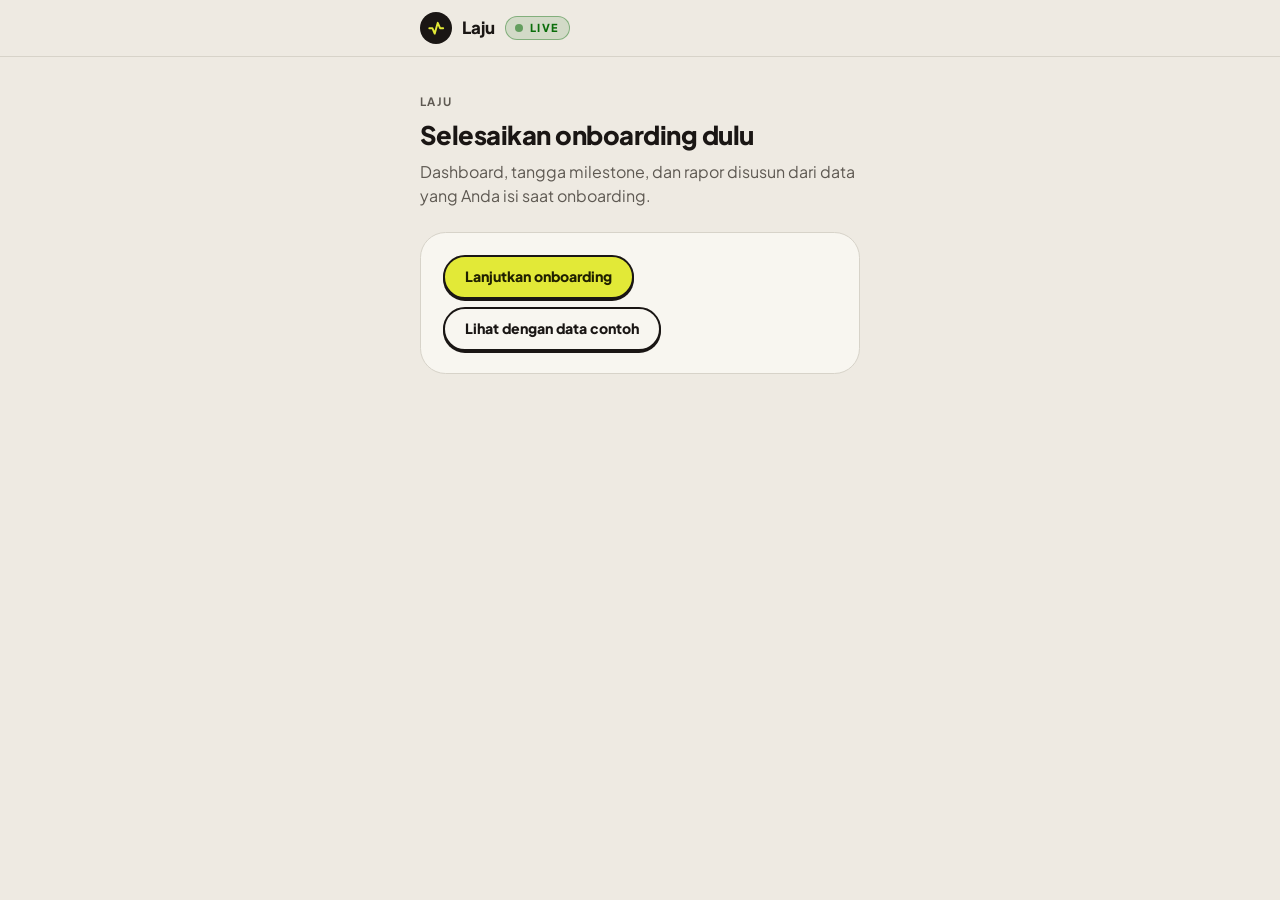
==== commit 76c06e05: "Profil & Catat, verifikasi e-wallet, revisi teks" ====
--- a/public/app.html
+++ b/public/app.html
@@ -3,7 +3,7 @@
 <head>
   <meta charset="utf-8">
   <meta name="viewport" content="width=device-width, initial-scale=1">
-  <title>Dashboard — Laju</title>
+  <title>Dashboard · Laju</title>
   <meta name="description" content="Dashboard kesehatan finansial, tangga milestone, dan rapor keuangan Laju.">
   <link rel="preconnect" href="https://fonts.googleapis.com">
   <link rel="preconnect" href="https://fonts.gstatic.com" crossorigin>
@@ -18,28 +18,13 @@
   <header class="topbar">
     <div class="wrap wide app-top">
       <div class="brand-group">
-        <a class="brand" href="index.html" aria-label="Laju — beranda">
+        <a class="brand" href="index.html" aria-label="Laju, beranda">
           <span class="brand-mark" aria-hidden="true">
             <svg class="icon" viewBox="0 0 24 24" fill="none" stroke="currentColor" stroke-width="2.5" stroke-linecap="round" stroke-linejoin="round"><path d="M3 12h4l3 7 4-14 3 7h4"/></svg>
           </span>
           Laju
         </a>
         <div id="serverStatus" class="server-status" data-state="checking" role="status" aria-live="polite"></div>
-      </div>
-      <nav class="navtabs" aria-label="Menu utama">
-        <a class="navtab" href="#dashboard" data-tab="dashboard">Dashboard</a>
-        <a class="navtab" href="#milestone" data-tab="milestone">Tangga</a>
-        <a class="navtab" href="#rapor" data-tab="rapor">Rapor</a>
-      </nav>
-      <div class="app-actions">
-        <a class="ghost-btn" href="onboarding.html">
-          <svg class="icon" viewBox="0 0 24 24" fill="none" stroke="currentColor" stroke-width="2" stroke-linecap="round" stroke-linejoin="round" aria-hidden="true"><path d="M12 20h9M16.5 3.5a2.1 2.1 0 0 1 3 3L7 19l-4 1 1-4Z"/></svg>
-          Ubah data
-        </a>
-        <button class="ghost-btn" id="demoBtn" type="button">
-          <svg class="icon" viewBox="0 0 24 24" fill="none" stroke="currentColor" stroke-width="2" stroke-linecap="round" stroke-linejoin="round" aria-hidden="true"><path d="m12 3-1.9 5.8L4 10.7l5.1 3.6L7.2 21 12 17.3 16.8 21l-1.9-6.7 5.1-3.6-6.1-1.9z"/></svg>
-          Data contoh
-        </button>
       </div>
     </div>
   </header>
@@ -48,10 +33,18 @@
     <div class="wrap wide" id="view" tabindex="-1"></div>
   </main>
 
+  <nav class="bottomnav" aria-label="Menu utama">
+    <a class="navitem" href="#dashboard" data-tab="dashboard"><svg class="icon" viewBox="0 0 24 24" fill="none" stroke="currentColor" stroke-width="2" stroke-linecap="round" stroke-linejoin="round" aria-hidden="true"><path d="m3 11 9-8 9 8"/><path d="M5 10v10h14V10"/></svg><span>Beranda</span></a>
+    <a class="navitem" href="#milestone" data-tab="milestone"><svg class="icon" viewBox="0 0 24 24" fill="none" stroke="currentColor" stroke-width="2" stroke-linecap="round" stroke-linejoin="round" aria-hidden="true"><path d="M4 20h4v-5h4v-5h4V5h4"/></svg><span>Tangga</span></a>
+    <button class="navcatat" id="catatBtn" type="button" aria-haspopup="dialog"><svg class="icon" viewBox="0 0 24 24" fill="none" stroke="currentColor" stroke-width="2" stroke-linecap="round" stroke-linejoin="round" aria-hidden="true"><path d="M12 5v14M5 12h14"/></svg><span>Catat</span></button>
+    <a class="navitem" href="#rapor" data-tab="rapor"><svg class="icon" viewBox="0 0 24 24" fill="none" stroke="currentColor" stroke-width="2" stroke-linecap="round" stroke-linejoin="round" aria-hidden="true"><path d="M8 21h8M12 17v4M7 4h10v5a5 5 0 0 1-10 0V4Z"/></svg><span>Rapor</span></a>
+    <a class="navitem" href="#profil" data-tab="profil"><svg class="icon" viewBox="0 0 24 24" fill="none" stroke="currentColor" stroke-width="2" stroke-linecap="round" stroke-linejoin="round" aria-hidden="true"><circle cx="12" cy="8" r="4"/><path d="M4 21a8 8 0 0 1 16 0"/></svg><span>Profil</span></a>
+  </nav>
   <div class="toast" id="toast" role="status" aria-live="polite"></div>
   <div class="tip" id="tip" role="tooltip"></div>
   <div class="snack" id="snack" role="status" aria-live="polite"></div>
   <dialog class="sheet" id="confirmDlg" aria-labelledby="cfTitle"></dialog>
+  <dialog class="sheet" id="catatDlg" aria-labelledby="catatTitle"></dialog>
 
   <script src="core.js"></script>
   <script src="app-page.js"></script>
--- a/public/styles.css
+++ b/public/styles.css
@@ -1,4 +1,4 @@
-/* Laju — design tokens & components (inspired by fintrak onboarding) */
+/* Laju: design tokens & components (inspired by fintrak onboarding) */
 :root {
   --bg: #eeeae2;
   --card: #f8f6f0;
--- a/public/components.css
+++ b/public/components.css
@@ -1,4 +1,4 @@
-/* Laju v3 — combobox, "Lainnya" inputs, dual range, calendar, locked step,
+/* Laju v3: combobox, "Lainnya" inputs, dual range, calendar, locked step,
    and the data-viz used on the Hasil page.
    Chart colors were validated with the dataviz palette validator against
    the card surface #f8f6f0 (all checks pass, incl. all-pairs CVD). */
@@ -332,3 +332,25 @@
   .topbar-row .ghost-btn { padding: 0 8px; font-size: .75rem; gap: 6px; }
   .topbar-row .ghost-btn .icon { display: none; }
 }
+
+
+/* ---------- catatan info: tombol "Info" di judul, isi muncul saat diketuk ---------- */
+.info-dot { display: inline-flex; align-items: center; gap: 4px; margin-left: 8px; height: 26px; padding: 0 10px; border: 1px solid var(--border); border-radius: 99px; background: var(--card); color: var(--muted-fg); font: inherit; font-size: .72rem; font-weight: 700; line-height: 1; letter-spacing: 0; text-transform: none; vertical-align: middle; cursor: pointer; white-space: nowrap; }
+.info-dot .icon { width: 14px; height: 14px; }
+.info-dot:hover { color: var(--fg); border-color: var(--fg); }
+.info-dot[aria-expanded="true"] { background: var(--fg); color: var(--bg); border-color: var(--fg); }
+.info-pop { display: flex; flex-direction: column; gap: 6px; margin: 8px 0 0; padding: 4px 0 4px 12px; border-left: 3px solid var(--border); font-size: .8rem; line-height: 1.5; color: var(--muted-fg); }
+.info-pop[hidden] { display: none; }
+.info-pop p { margin: 0; }
+.info-pop .tag { margin-right: 6px; }
+/* catatan berisi tombol aksi / satu-satunya isi kartu: teks ringan, tanpa kotak */
+.note.inline, .note.plain { background: none; padding: 0; border-radius: 0; }
+.note.inline.accent { color: var(--fg); }
+.note.plain { color: var(--fg); font-size: .86rem; }
+
+/* Dashboard: ringkasan pengecekan satu baris */
+.checks-sum { display: flex; gap: 8px; align-items: center; margin: 0; font-size: .84rem; font-weight: 600; }
+.checks-sum svg { width: 18px; height: 18px; flex: none; color: var(--st-serious-ink); }
+
+/* mode ubah satu bagian Profil (onboarding.html?edit=...) */
+body.editing .pills, body.editing .progress, body.editing #demoBtn, body.editing #resetBtn { display: none; }
--- a/public/app.css
+++ b/public/app.css
@@ -1,4 +1,4 @@
-/* Laju — halaman aplikasi (Dashboard & Tangga milestone) */
+/* Laju: halaman aplikasi (Dashboard & Tangga milestone) */
 
 body.app main { padding: 8px 0 72px; }
 #view:focus { outline: none; }
@@ -107,7 +107,7 @@
 .next-up p { font-size: .86rem; color: var(--muted-fg); margin-top: 2px; }
 
 /* =====================================================================
-   v6 — detail tangga: target jelas, perbarui langsung, rencana, riwayat
+   v6: detail tangga: target jelas, perbarui langsung, rencana, riwayat
    ===================================================================== */
 
 /* ---------- target: sekarang vs target ---------- */
@@ -338,3 +338,37 @@
 .snack.show.has-btn { pointer-events: auto; }
 .snack-btn { flex: none; min-height: 40px; padding: 0 12px; border: 0; border-radius: 99px; background: var(--primary); color: var(--primary-fg); font: inherit; font-weight: 800; cursor: pointer; }
 @media (prefers-reduced-motion: reduce) { .snack { transition: none; } }
+
+/* ---------- navigasi bawah + tombol Catat ---------- */
+body.app main { padding-bottom: 120px; }
+.bottomnav { position: fixed; z-index: 40; left: 50%; bottom: 0; transform: translateX(-50%); width: min(100%, calc(var(--phone, 440px) + 32px)); display: grid; grid-template-columns: repeat(5, 1fr); background: var(--card); border-top: 1px solid var(--border); padding: 6px 8px calc(6px + env(safe-area-inset-bottom)); }
+.navitem { display: flex; flex-direction: column; align-items: center; gap: 2px; min-height: 52px; justify-content: center; border-radius: 1rem; text-decoration: none; color: var(--muted-fg); font-size: .72rem; font-weight: 700; }
+.navitem .icon { width: 22px; height: 22px; }
+.navitem[aria-current="page"] { color: var(--fg); background: var(--primary); }
+.navcatat { align-self: center; justify-self: center; display: inline-flex; flex-direction: column; align-items: center; justify-content: center; gap: 0; width: 64px; height: 64px; margin-top: -26px; border: 2px solid var(--fg); border-radius: 99px; background: var(--primary); color: var(--primary-fg); font: inherit; font-size: .7rem; font-weight: 800; cursor: pointer; box-shadow: 0 3px 0 0 var(--fg); }
+.navcatat .icon { width: 22px; height: 22px; }
+.navcatat:active { transform: translateY(2px); box-shadow: 0 1px 0 0 var(--fg); }
+body.no-fab .bottomnav { display: none; }
+.snack { bottom: calc(96px + env(safe-area-inset-bottom)); }
+
+/* ---------- Profil ---------- */
+.prof-list { padding: 6px 0; gap: 0; }
+.prow { display: flex; align-items: center; gap: 12px; padding: 14px 20px; text-decoration: none; color: inherit; border-bottom: 1px solid var(--border); }
+.prow:last-child { border-bottom: 0; }
+.prow:hover { background: var(--secondary); }
+.prow-txt { flex: 1; min-width: 0; display: flex; flex-direction: column; gap: 2px; }
+.prow-txt b { font-size: .95rem; }
+.prow-txt small { color: var(--muted-fg); font-size: .8rem; overflow-wrap: anywhere; }
+.prow .chev { font-size: 1.3rem; color: var(--muted-fg); }
+.kv-list { margin: 0; display: flex; flex-direction: column; }
+.kv-list div { display: flex; justify-content: space-between; gap: 12px; padding: 10px 0; border-bottom: 1px solid var(--border); font-size: .86rem; }
+.kv-list div:last-child { border-bottom: 0; }
+.kv-list dt { color: var(--muted-fg); }
+.kv-list dd { margin: 0; font-weight: 700; text-align: right; }
+
+/* ---------- lembar + Catat ---------- */
+.catat-list { display: flex; flex-direction: column; gap: 8px; }
+.catat-opt { display: flex; flex-direction: column; align-items: flex-start; gap: 2px; width: 100%; min-height: 60px; padding: 12px 16px; border: 1.5px solid var(--border); border-radius: 1.1rem; background: var(--card); text-align: left; font: inherit; cursor: pointer; }
+.catat-opt b { font-size: .98rem; }
+.catat-opt small { color: var(--muted-fg); font-size: .8rem; }
+.catat-opt:hover, .catat-opt:focus-visible { border-color: var(--fg); }
--- a/public/portrait.css
+++ b/public/portrait.css
@@ -1,4 +1,4 @@
-/* Laju — kunci tampilan potret.
+/* Laju: kunci tampilan potret.
    Laju dirancang untuk HP. Di layar mana pun (HP, tablet, desktop, fullscreen)
    halaman tetap satu kolom selebar HP di tengah layar, dengan susunan yang
    sama persis seperti di HP. File ini dimuat PALING AKHIR supaya menimpa
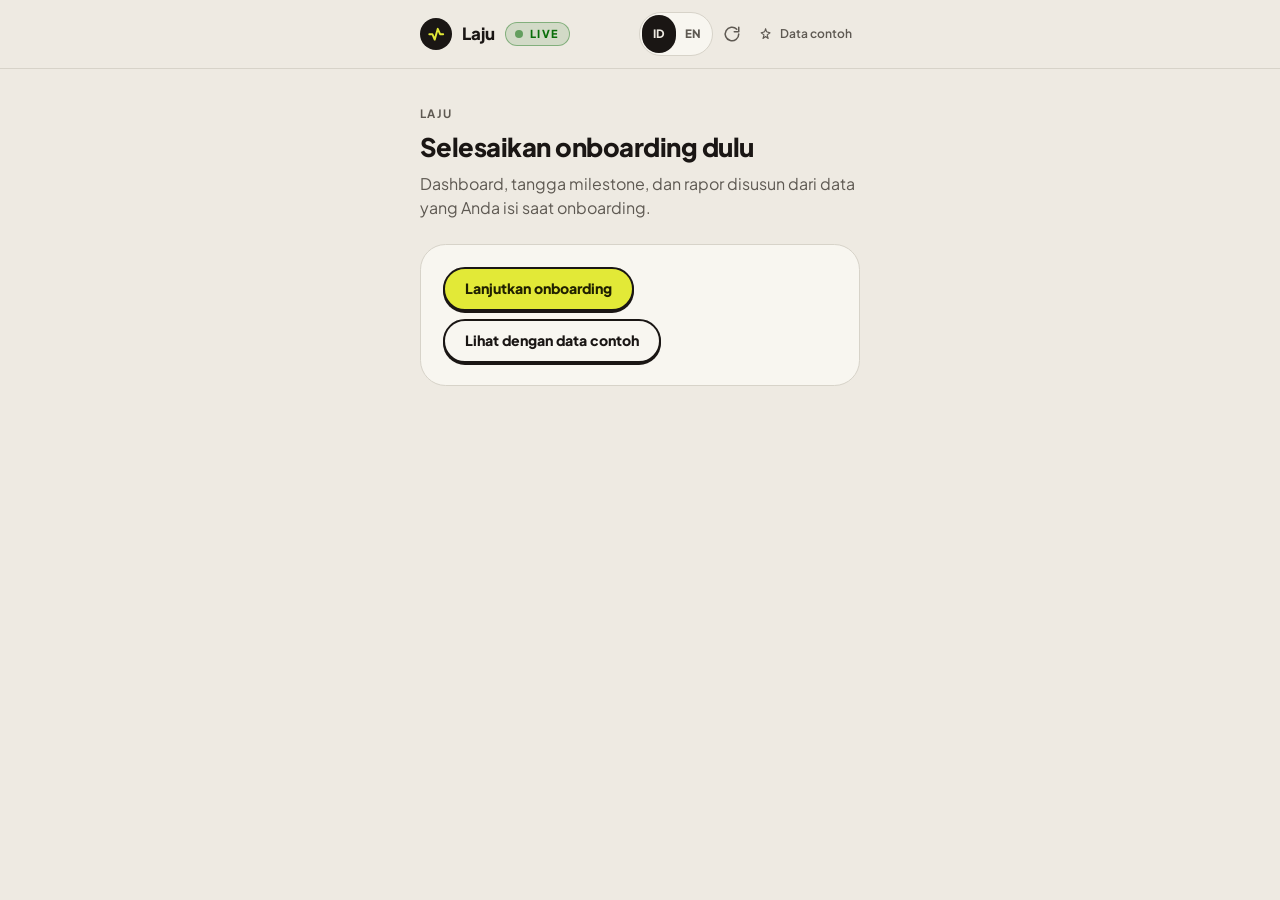
==== commit 4dc4b461: "Dashboard fokus, tangga terkunci, EN/ID, akun Masuk, tombol reset - Dashboard 6 bagian: langkah seka" ====
--- a/public/app.html
+++ b/public/app.html
@@ -26,6 +26,14 @@
         </a>
         <div id="serverStatus" class="server-status" data-state="checking" role="status" aria-live="polite"></div>
       </div>
+      <div class="app-actions">
+        <div class="lang-sw" role="group" aria-label="Bahasa"><button type="button" data-lang="id">ID</button><button type="button" data-lang="en">EN</button></div>
+        <button type="button" class="ghost-btn icon-only" data-reload aria-label="Reset semua" title="Reset semua dari awal"><svg class="icon" viewBox="0 0 24 24" fill="none" stroke="currentColor" stroke-width="2" stroke-linecap="round" stroke-linejoin="round" aria-hidden="true"><path d="M21 12a9 9 0 1 1-2.64-6.36"/><path d="M21 3v6h-6"/></svg></button>
+        <button class="ghost-btn" id="demoBtn" type="button">
+          <svg class="icon" viewBox="0 0 24 24" fill="none" stroke="currentColor" stroke-width="2" stroke-linecap="round" stroke-linejoin="round" aria-hidden="true"><path d="m12 3-1.9 5.8L4 10.7l5.1 3.6L7.2 21 12 17.3 16.8 21l-1.9-6.7 5.1-3.6-6.1-1.9z"/></svg>
+          Data contoh
+        </button>
+      </div>
     </div>
   </header>
 
@@ -47,7 +55,10 @@
   <dialog class="sheet" id="catatDlg" aria-labelledby="catatTitle"></dialog>
 
   <script src="core.js"></script>
+  <script src="i18n-en.js"></script>
+  <script src="i18n.js"></script>
   <script src="app-page.js"></script>
+  <script src="muat-ulang.js"></script>
   <script type="module">
     import { startServerStatus } from "./server-status.js";
     startServerStatus(document.getElementById("serverStatus"), {
--- a/public/styles.css
+++ b/public/styles.css
@@ -300,7 +300,7 @@
 .ladder small { font-size: .78rem; color: var(--muted-fg); }
 
 /* bottom bar */
-.bottombar { position: fixed; inset: auto 0 0 0; z-index: 30; background: var(--bg); box-shadow: 0 -8px 24px -16px rgba(26,22,20,.25); border-top: 1px solid var(--border); padding: 12px 0 calc(12px + env(safe-area-inset-bottom)); }
+.bottombar { position: fixed; inset: auto 0 var(--vv-gap, 0px) 0; z-index: 30; background: var(--bg); box-shadow: 0 -8px 24px -16px rgba(26,22,20,.25); border-top: 1px solid var(--border); padding: 12px 0 calc(12px + env(safe-area-inset-bottom)); }
 .bottom-row { display: flex; align-items: center; justify-content: space-between; gap: 12px; }
 .bottom-hint { flex: 1; font-size: .75rem; color: var(--muted-fg); min-width: 0; }
 .bottom-hint.ok { color: var(--ok); font-weight: 700; }
@@ -335,3 +335,23 @@
 @media (prefers-reduced-motion: reduce) {
   *, *::before, *::after { animation-duration: .001ms !important; transition-duration: .001ms !important; scroll-behavior: auto !important; }
 }
+
+/* tombol bahasa ID | EN */
+.lang-sw { display: inline-flex; flex: none; padding: 2px; border: 1px solid var(--border); border-radius: 99px; background: var(--card); }
+.lang-sw button { min-width: 34px; min-height: 30px; padding: 0 8px; border: 0; border-radius: 99px; background: none; font: inherit; font-size: .72rem; font-weight: 800; color: var(--muted-fg); cursor: pointer; }
+html[lang="id"] .lang-sw [data-lang="id"], html[lang="en"] .lang-sw [data-lang="en"] { background: var(--fg); color: var(--bg); }
+
+/* Tombol muat ulang (ikon saja) dan tombol Daftar / Masuk di halaman depan */
+.ghost-btn.icon-only { padding: 6px; min-width: 34px; justify-content: center; }
+.ghost-btn.icon-only .icon { width: 18px; height: 18px; }
+.ghost-btn.spin .icon { animation: spin .8s linear infinite; }
+@keyframes spin { to { transform: rotate(360deg); } }
+.auth-actions { display: flex; gap: 6px; align-items: center; flex-wrap: nowrap; margin-left: auto; }
+.topbar-row:has(.auth-actions) { flex-wrap: wrap; row-gap: 8px; }
+.topbar-row .ghost-btn.icon-only .icon { display: block; }
+.login-hint { margin: 0; text-align: center; }
+.login-hint a { font-weight: 800; color: var(--fg); }
+
+/* atribut hidden selalu menang atas display dari kelas (mis. .note) */
+[hidden] { display: none !important; }
+.btn.danger { background: var(--danger); border-color: var(--danger); color: #fff; }
--- a/public/components.css
+++ b/public/components.css
@@ -353,4 +353,7 @@
 .checks-sum svg { width: 18px; height: 18px; flex: none; color: var(--st-serious-ink); }
 
 /* mode ubah satu bagian Profil (onboarding.html?edit=...) */
-body.editing .pills, body.editing .progress, body.editing #demoBtn, body.editing #resetBtn { display: none; }
+body.editing .pills, body.editing .progress, body.editing #demoBtn { display: none; }
+
+#doneBtn { display: none; }
+body.editing #doneBtn { display: inline-flex; color: var(--fg); font-weight: 800; }
--- a/public/app.css
+++ b/public/app.css
@@ -341,7 +341,7 @@
 
 /* ---------- navigasi bawah + tombol Catat ---------- */
 body.app main { padding-bottom: 120px; }
-.bottomnav { position: fixed; z-index: 40; left: 50%; bottom: 0; transform: translateX(-50%); width: min(100%, calc(var(--phone, 440px) + 32px)); display: grid; grid-template-columns: repeat(5, 1fr); background: var(--card); border-top: 1px solid var(--border); padding: 6px 8px calc(6px + env(safe-area-inset-bottom)); }
+.bottomnav { position: fixed; z-index: 40; left: 50%; bottom: var(--vv-gap, 0px); transform: translateX(-50%); width: min(100%, calc(var(--phone, 440px) + 32px)); display: grid; grid-template-columns: repeat(5, 1fr); background: var(--card); border-top: 1px solid var(--border); padding: 6px 8px calc(6px + env(safe-area-inset-bottom)); }
 .navitem { display: flex; flex-direction: column; align-items: center; gap: 2px; min-height: 52px; justify-content: center; border-radius: 1rem; text-decoration: none; color: var(--muted-fg); font-size: .72rem; font-weight: 700; }
 .navitem .icon { width: 22px; height: 22px; }
 .navitem[aria-current="page"] { color: var(--fg); background: var(--primary); }
@@ -349,7 +349,7 @@
 .navcatat .icon { width: 22px; height: 22px; }
 .navcatat:active { transform: translateY(2px); box-shadow: 0 1px 0 0 var(--fg); }
 body.no-fab .bottomnav { display: none; }
-.snack { bottom: calc(96px + env(safe-area-inset-bottom)); }
+.snack { bottom: calc(96px + var(--vv-gap, 0px) + env(safe-area-inset-bottom)); }
 
 /* ---------- Profil ---------- */
 .prof-list { padding: 6px 0; gap: 0; }
@@ -372,3 +372,181 @@
 .catat-opt b { font-size: .98rem; }
 .catat-opt small { color: var(--muted-fg); font-size: .8rem; }
 .catat-opt:hover, .catat-opt:focus-visible { border-color: var(--fg); }
+
+
+/* ---------- Rapor: mudah dibaca sekilas ---------- */
+.rap-hero { gap: 16px; }
+.rap-top { display: flex; align-items: center; gap: 16px; }
+.ring { width: 128px; height: 128px; flex: none; }
+.ring-num { font-size: 40px; font-weight: 800; fill: var(--fg); font-family: inherit; }
+.ring-of { font-size: 11px; font-weight: 600; fill: var(--muted-fg); font-family: inherit; }
+.rap-side { display: flex; flex-direction: column; align-items: flex-start; gap: 8px; min-width: 0; }
+.rap-delta { margin: 0; font-size: 1.15rem; font-weight: 800; }
+.rap-delta small { font-size: .74rem; font-weight: 600; color: var(--muted-fg); }
+.rap-delta.up { color: var(--st-good-ink); }
+.rap-delta.down { color: var(--st-critical-ink); }
+.rap-sum { margin: 0; font-size: .86rem; font-weight: 600; line-height: 1.45; }
+.rap-stats { display: grid; grid-template-columns: repeat(3, 1fr); gap: 8px; }
+.rap-stats div { display: flex; flex-direction: column; align-items: center; gap: 2px; padding: 12px 6px; border-radius: 1rem; background: var(--secondary); }
+.rap-stats b { font-size: 1.15rem; font-weight: 800; }
+.rap-stats span { font-size: .72rem; font-weight: 600; color: var(--muted-fg); }
+.focus-list { list-style: none; margin: 0; padding: 0; display: flex; flex-direction: column; gap: 10px; }
+.focus-item { display: flex; align-items: center; gap: 12px; padding: 12px; border: 1.5px solid var(--border); border-radius: 1.1rem; }
+.fi-num { width: 34px; height: 34px; flex: none; display: grid; place-items: center; border-radius: 99px; background: var(--fg); color: var(--primary); font-weight: 800; }
+.fi-txt { flex: 1; min-width: 0; display: flex; flex-direction: column; gap: 2px; }
+.fi-txt b { font-size: .92rem; line-height: 1.3; }
+.fi-txt small { font-size: .76rem; color: var(--muted-fg); line-height: 1.35; overflow-wrap: anywhere; }
+.focus-item .btn { flex: none; }
+.rap-lbl { display: flex; align-items: center; gap: 6px; margin: 4px 0 8px; font-size: .78rem; font-weight: 800; letter-spacing: .04em; text-transform: uppercase; }
+.rap-lbl svg { width: 16px; height: 16px; }
+.rap-lbl.good { color: var(--st-good-ink); }
+.rap-lbl.bad { color: var(--st-serious-ink); }
+.sw-chips { display: flex; flex-wrap: wrap; gap: 6px; }
+.sw-chip { padding: 6px 12px; border-radius: 99px; font-size: .8rem; font-weight: 700; background: color-mix(in oklab, var(--st-good) 14%, var(--card)); color: var(--st-good-ink); }
+.weak-list { list-style: none; margin: 0; padding: 0; display: flex; flex-direction: column; gap: 12px; }
+.weak-list li { display: flex; flex-direction: column; gap: 6px; }
+.wk-top { display: flex; justify-content: space-between; gap: 10px; font-size: .88rem; }
+.wk-top span { font-size: .78rem; font-weight: 700; color: var(--st-serious-ink); white-space: nowrap; }
+.weak-list .pt-bar i { background: var(--st-serious); }
+.weak-list small { font-size: .76rem; color: var(--muted-fg); }
+.cmp-table { width: 100%; border-collapse: collapse; font-size: .84rem; }
+.cmp-table th, .cmp-table td { padding: 10px 4px; border-bottom: 1px solid var(--border); text-align: left; }
+.cmp-table thead th { font-size: .7rem; font-weight: 800; letter-spacing: .06em; text-transform: uppercase; color: var(--muted-fg); padding-top: 0; }
+.cmp-table tbody th { font-weight: 700; }
+.cmp-table .n { text-align: right; white-space: nowrap; font-variant-numeric: tabular-nums; }
+.cmp-table td.n:nth-child(2) { color: var(--muted-fg); }
+.cmp-table tr:last-child th, .cmp-table tr:last-child td { border-bottom: 0; }
+.cmp-table tr.same { opacity: .55; }
+.dl { display: inline-grid; place-items: center; width: 22px; height: 22px; border-radius: 99px; font-size: .7rem; font-weight: 800; }
+.dl.up { background: color-mix(in oklab, var(--st-good) 18%, var(--card)); color: var(--st-good-ink); }
+.dl.down { background: color-mix(in oklab, var(--st-critical) 14%, var(--card)); color: var(--st-critical-ink); }
+.dl.same { color: var(--muted-fg); }
+.ai-card summary { cursor: pointer; font-weight: 700; font-size: .88rem; }
+.ai-card summary small { font-weight: 500; color: var(--muted-fg); }
+
+
+/* Profil: ikon berwarna per bagian supaya cepat dikenali */
+.prow-ic { width: 42px; height: 42px; flex: none; display: grid; place-items: center; border-radius: 12px; }
+.prow-ic .icon { width: 22px; height: 22px; }
+.ic-identitas { background: color-mix(in oklab, #3b6fd8 16%, var(--card)); color: #2552a8; }
+.ic-kerja { background: color-mix(in oklab, var(--viz-out) 18%, var(--card)); color: #9a4310; }
+.ic-keluarga { background: color-mix(in oklab, #c2478f 16%, var(--card)); color: #93306a; }
+.ic-uang { background: color-mix(in oklab, var(--viz-in) 16%, var(--card)); color: #00614f; }
+.ic-ewallet { background: color-mix(in oklab, #1f9bd1 16%, var(--card)); color: #0f6e98; }
+.ic-proteksi { background: color-mix(in oklab, var(--st-good) 16%, var(--card)); color: var(--st-good-ink); }
+.ic-keuangan { background: color-mix(in oklab, var(--primary) 55%, var(--card)); color: var(--primary-fg); }
+.ic-utang { background: color-mix(in oklab, var(--viz-debt) 16%, var(--card)); color: #6a3585; }
+.ic-tujuan { background: color-mix(in oklab, var(--st-warn) 26%, var(--card)); color: var(--st-warn-ink); }
+.prow-txt b { font-size: 1rem; font-weight: 800; }
+.prow-txt small { font-size: .82rem; color: var(--fg); opacity: .7; }
+.ai-card > summary { display: block; }
+.ai-card > summary small { display: block; margin-top: 2px; }
+
+/* ---------- Dashboard: 6 bagian berurutan ---------- */
+.stack.dash { gap: 16px; }
+.more-link { font-size: .84rem; font-weight: 800; color: var(--fg); text-decoration: underline; text-underline-offset: 3px; width: fit-content; }
+/* 1. Langkah sekarang (kontras) + berikutnya (terkunci) */
+.fc-now { display: flex; flex-direction: column; gap: 10px; padding: 18px; border-radius: 1.2rem; background: var(--fg); color: var(--bg); text-decoration: none; }
+.fc-tag { width: fit-content; padding: 3px 10px; border-radius: 99px; background: var(--primary); color: var(--primary-fg); font-size: .7rem; font-weight: 800; letter-spacing: .04em; text-transform: uppercase; }
+.fc-row { display: flex; align-items: center; gap: 12px; }
+.fc-row b { font-size: 1.15rem; line-height: 1.25; }
+.fc-num { width: 38px; height: 38px; flex: none; border-radius: 99px; display: grid; place-items: center; background: var(--primary); color: var(--primary-fg); font-weight: 800; }
+.fc-gap { display: flex; gap: 8px; align-items: center; font-weight: 800; color: var(--primary); }
+.fc-gap .icon { width: 18px; height: 18px; flex: none; }
+.fc-meter { display: flex; align-items: center; gap: 10px; }
+.fc-meter .num { font-size: .85rem; }
+.fc-track { flex: 1; height: 10px; border-radius: 99px; background: color-mix(in oklab, var(--bg) 22%, transparent); overflow: hidden; }
+.fc-track i { display: block; height: 100%; border-radius: 99px; background: var(--primary); }
+.fc-track.muted { background: var(--secondary); }
+.fc-track.muted i { background: var(--fg); }
+.fc-cta { width: fit-content; padding: 9px 18px; border-radius: 99px; background: var(--primary); color: var(--primary-fg); font-weight: 800; font-size: .9rem; }
+.fc-next { display: flex; align-items: center; gap: 12px; padding: 12px 14px; border-radius: 1.1rem; border: 1.5px dashed var(--border); color: var(--muted-fg); }
+.fc-next b { display: block; font-size: .92rem; }
+.fc-next small { display: block; font-size: .74rem; }
+.fc-lock { width: 34px; height: 34px; flex: none; border-radius: 99px; display: grid; place-items: center; background: var(--secondary); }
+.fc-lock .icon { width: 16px; height: 16px; }
+/* 2. Skor */
+.sc-top { display: flex; align-items: center; gap: 12px; }
+.sc-num { font-size: 3rem; font-weight: 800; line-height: 1; letter-spacing: -.02em; }
+.sc-num small { font-size: 1rem; color: var(--muted-fg); }
+.sc-why { display: grid; grid-template-columns: repeat(auto-fit, minmax(140px, 1fr)); gap: 12px; }
+.sc-lbl { font-size: .72rem; font-weight: 800; text-transform: uppercase; letter-spacing: .05em; color: var(--muted-fg); margin: 0 0 6px; }
+.sc-list { list-style: none; margin: 0; padding: 0; display: flex; flex-direction: column; gap: 6px; }
+.sc-list li { display: flex; align-items: center; gap: 8px; font-size: .86rem; }
+.sc-list b { min-width: 38px; text-align: center; padding: 2px 6px; border-radius: 8px; font-size: .8rem; }
+.sc-list .up b { background: color-mix(in oklab, var(--st-good) 18%, var(--card)); color: var(--st-good); }
+.sc-list .down b { background: color-mix(in oklab, var(--st-critical) 15%, var(--card)); color: var(--st-critical); }
+/* 3. Rencana uang */
+.plan-list { list-style: none; margin: 0; padding: 0; display: flex; flex-direction: column; }
+.plan-list a { display: flex; justify-content: space-between; align-items: baseline; gap: 12px; padding: 10px 0; border-bottom: 1px solid var(--border); color: inherit; text-decoration: none; font-size: .88rem; }
+.plan-list li:last-child a { border-bottom: 0; }
+.plan-list b { text-align: right; }
+.plan-list b small { display: block; font-weight: 600; color: var(--muted-fg); font-size: .74rem; }
+/* 4. Empat pilar ringkas */
+.pil-mini { text-decoration: none; color: inherit; }
+.pil-mini .card-head { display: flex; justify-content: space-between; align-items: center; }
+.pil-mini .chev { font-size: 1.5rem; color: var(--muted-fg); }
+.pil-mini ul { list-style: none; margin: 0; padding: 0; display: flex; flex-direction: column; gap: 8px; }
+.pil-mini li { display: grid; grid-template-columns: minmax(0, 1.2fr) minmax(0, 1fr) 46px; align-items: center; gap: 10px; font-size: .84rem; }
+.pm-bar { height: 8px; border-radius: 99px; background: var(--secondary); overflow: hidden; }
+.pm-bar i { display: block; height: 100%; border-radius: 99px; }
+.pil-mini li b { text-align: right; }
+.pil-mini li small { color: var(--muted-fg); font-weight: 600; }
+/* 5. Arus kas */
+.cash-rows { display: flex; flex-direction: column; gap: 10px; }
+.cash-row { display: grid; grid-template-columns: 84px minmax(0, 1fr) auto; align-items: center; gap: 10px; }
+.cr-l { font-size: .82rem; font-weight: 700; }
+.cr-bar { display: flex; height: 22px; border-radius: 6px; background: var(--secondary); overflow: hidden; }
+.cr-bar i { display: block; height: 100%; }
+.cr-bar i.c-in, .cash-key i.c-in { background: var(--viz-in); }
+.cr-bar i.c-exp, .cash-key i.c-exp { background: var(--viz-out); }
+.cr-bar i.c-debt, .cash-key i.c-debt { background: var(--viz-debt); }
+.cash-row b { font-size: .9rem; }
+.cash-key { display: flex; flex-wrap: wrap; gap: 4px 14px; font-size: .76rem; color: var(--muted-fg); margin: 0; }
+.cash-key span { display: inline-flex; align-items: center; gap: 6px; }
+.cash-key i { width: 10px; height: 10px; border-radius: 3px; }
+.cash-net { display: flex; justify-content: space-between; align-items: center; gap: 12px; padding: 12px 14px; border-radius: 1rem; font-weight: 700; font-size: .9rem; }
+.cash-net b { font-size: 1.2rem; font-weight: 800; }
+.cash-net.pos { background: color-mix(in oklab, var(--st-good) 14%, var(--card)); color: var(--st-good); }
+.cash-net.neg { background: color-mix(in oklab, var(--st-critical) 12%, var(--card)); color: var(--st-critical); }
+/* 6. Tujuan */
+.gs-title { display: flex; flex-wrap: wrap; align-items: center; gap: 4px 8px; margin: 0; }
+.gs-title .icon { width: 18px; height: 18px; }
+.gs-title b { font-size: 1.05rem; }
+.gs-title small { color: var(--muted-fg); font-size: .82rem; }
+.gs-todo { margin: 0; padding-left: 18px; display: flex; flex-direction: column; gap: 4px; font-size: .88rem; }
+
+/* ---------- Tangga: langkah terkunci + garis pelunasan utang ---------- */
+.ov-prog { display: flex; align-items: center; gap: 10px; margin-top: 12px; }
+.ov-prog .fc-track { background: var(--secondary); }
+.ov-prog .fc-track i { background: var(--fg); }
+.mrow.locked { flex-direction: column; align-items: center; gap: 4px; text-align: center; padding: 12px 16px; background: var(--secondary); border-style: dashed; cursor: not-allowed; }
+.mrow.locked:hover { background: var(--secondary); }
+.lk-title { font-size: .92rem; color: var(--muted-fg); }
+.lk-goal { font-size: .78rem; color: var(--muted-fg); opacity: .8; }
+.lock-mid { width: 34px; height: 34px; border-radius: 99px; display: grid; place-items: center; background: var(--card); color: var(--muted-fg); border: 1.5px solid var(--border); }
+.lock-mid .icon { width: 17px; height: 17px; }
+.lock-mid.static { width: 44px; height: 44px; margin: 0 auto; }
+.locked-page { align-items: center; text-align: center; gap: 12px; }
+.mlist.has-lane > li.on-lane, .mlist.has-lane > li.lane-legend { position: relative; padding-left: 18px; }
+.mlist.has-lane > li.on-lane::before { content: ""; position: absolute; left: 4px; top: -12px; bottom: 0; width: 6px; background: var(--viz-debt); }
+.mlist.has-lane > li.on-lane:not(:has(+ li.on-lane))::before { bottom: 12px; border-radius: 0 0 4px 4px; }
+.mlist.has-lane > li.lane-legend::before { content: ""; position: absolute; left: 4px; top: 50%; bottom: 0; width: 6px; border-radius: 4px 4px 0 0; background: var(--viz-debt); }
+.lane-legend a { display: flex; align-items: center; gap: 12px; padding: 12px 14px; border-radius: 1.1rem; background: var(--viz-debt); color: #fff; text-decoration: none; }
+.lane-legend .lane-ic { background: #fff; color: var(--viz-debt); }
+.lane-legend b { display: block; font-size: .92rem; }
+.lane-legend small { display: block; font-size: .76rem; opacity: .85; }
+.lane-legend .chev { margin-left: auto; font-size: 1.5rem; }
+.lane-card { border: 2px solid var(--viz-debt); background: color-mix(in oklab, var(--viz-debt) 7%, var(--card)); margin-top: 18px; }
+.lane-btn { background: var(--viz-debt); color: #fff; border-color: var(--viz-debt); }
+.lane-btn .icon { width: 16px; height: 16px; }
+.lane-mini { background: color-mix(in oklab, var(--viz-debt) 16%, var(--card)); border: 2px solid var(--viz-debt); }
+.lane-mini .lane-txt b { color: var(--viz-debt); }
+.score-link { display: flex; align-items: center; gap: 12px; text-decoration: none; color: inherit; margin-top: 18px; }
+.score-link span:first-child { flex: 1; display: flex; flex-direction: column; }
+.score-link small { color: var(--muted-fg); font-size: .8rem; }
+.score-link .chev { font-size: 1.5rem; color: var(--muted-fg); }
+.pager .nx.locked { opacity: .55; cursor: not-allowed; }
+.pager .nx.locked .icon { width: 12px; height: 12px; vertical-align: -1px; }
+.mtrack li.locked .node { background: var(--secondary); border-style: dashed; opacity: .6; }
+.mtrack li.locked > span { display: flex; flex-direction: column; align-items: center; }
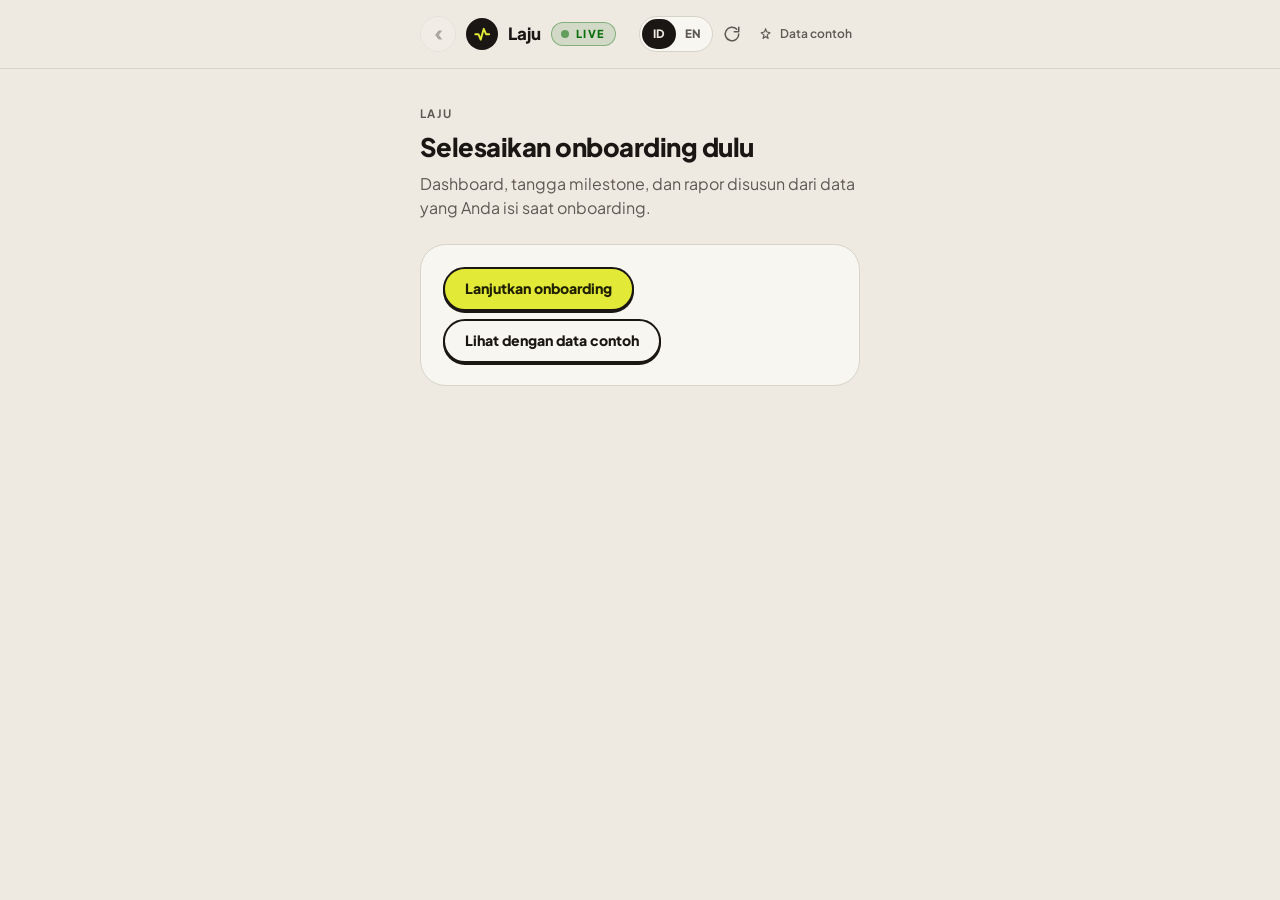
==== commit b98f8038: "Status data untuk bank, tier 0-3, dashboard pilar, tabungan dua saldo - Tier kepercayaan data dan pe" ====
--- a/public/app.html
+++ b/public/app.html
@@ -18,6 +18,7 @@
   <header class="topbar">
     <div class="wrap wide app-top">
       <div class="brand-group">
+        <button type="button" class="nav-back" id="navBack" aria-label="Kembali ke halaman sebelumnya" title="Kembali" aria-disabled="true">&#8249;</button>
         <a class="brand" href="index.html" aria-label="Laju, beranda">
           <span class="brand-mark" aria-hidden="true">
             <svg class="icon" viewBox="0 0 24 24" fill="none" stroke="currentColor" stroke-width="2.5" stroke-linecap="round" stroke-linejoin="round"><path d="M3 12h4l3 7 4-14 3 7h4"/></svg>
--- a/public/components.css
+++ b/public/components.css
@@ -357,3 +357,7 @@
 
 #doneBtn { display: none; }
 body.editing #doneBtn { display: inline-flex; color: var(--fg); font-weight: 800; }
+
+/* E-wallet baru sebagian terhubung: tetap boleh lanjut, tapi diberi tahu */
+.ew-partial { display: flex; gap: 10px; align-items: flex-start; padding: 12px 14px; border-radius: 1rem; border: 1.5px solid var(--st-warn); background: color-mix(in oklab, var(--st-warn) 12%, var(--card)); font-size: .86rem; line-height: 1.45; }
+.ew-partial .icon { width: 18px; height: 18px; flex: none; margin-top: 1px; color: var(--st-warn); }
--- a/public/app.css
+++ b/public/app.css
@@ -10,10 +10,10 @@
 .navtab { display: inline-flex; align-items: center; min-height: 40px; padding: 0 16px; border-radius: 99px; font-size: .85rem; font-weight: 700; color: var(--muted-fg); text-decoration: none; white-space: nowrap; }
 .navtab:hover { background: var(--secondary); color: var(--fg); }
 .navtab[aria-current="page"] { background: var(--fg); color: var(--bg); }
-.app-actions { display: flex; gap: 2px; }
+.app-actions { display: flex; gap: 2px; align-items: center; margin-left: auto; }
 .app-actions .ghost-btn { text-decoration: none; }
 @media (max-width: 759px) {
-  .app-top { display: grid; grid-template-columns: 1fr auto; }
+  .app-top { display: flex; flex-wrap: wrap; row-gap: 6px; }   /* tombol kanan turun ke baris kedua bila tidak muat, tidak saling menimpa */
   .navtabs { grid-column: 1 / -1; order: 3; }
   .navtab { flex: 1; justify-content: center; }
   .app-actions .ghost-btn { padding: 0 8px; font-size: .75rem; }
@@ -432,6 +432,7 @@
 .ic-kerja { background: color-mix(in oklab, var(--viz-out) 18%, var(--card)); color: #9a4310; }
 .ic-keluarga { background: color-mix(in oklab, #c2478f 16%, var(--card)); color: #93306a; }
 .ic-uang { background: color-mix(in oklab, var(--viz-in) 16%, var(--card)); color: #00614f; }
+.ic-tabungan { background: color-mix(in oklab, #d9a400 18%, var(--card)); color: #8a6200; }
 .ic-ewallet { background: color-mix(in oklab, #1f9bd1 16%, var(--card)); color: #0f6e98; }
 .ic-proteksi { background: color-mix(in oklab, var(--st-good) 16%, var(--card)); color: var(--st-good-ink); }
 .ic-keuangan { background: color-mix(in oklab, var(--primary) 55%, var(--card)); color: var(--primary-fg); }
@@ -550,3 +551,38 @@
 .pager .nx.locked .icon { width: 12px; height: 12px; vertical-align: -1px; }
 .mtrack li.locked .node { background: var(--secondary); border-style: dashed; opacity: .6; }
 .mtrack li.locked > span { display: flex; flex-direction: column; align-items: center; }
+
+/* Tombol kembali bundar di header (seperti catatan QF1100) */
+.nav-back { width: 36px; height: 36px; flex: none; border-radius: 50%; border: 1px solid var(--border); background: var(--card); color: var(--fg); font: inherit; font-size: 1.4rem; font-weight: 800; line-height: 1; display: inline-flex; align-items: center; justify-content: center; padding: 0 0 3px; cursor: pointer; }
+.nav-back:hover { background: var(--secondary); }
+.nav-back[aria-disabled="true"] { opacity: .32; cursor: default; background: var(--card); }
+.brand-group:has(.nav-back) { gap: 10px; }
+
+/* Dashboard: empat pilar dalam bentuk cincin */
+.pil-tiles { list-style: none; margin: 0; padding: 0; display: grid; grid-template-columns: repeat(2, minmax(0, 1fr)); gap: 10px; }
+.pil-tiles li { display: flex; flex-direction: column; align-items: center; text-align: center; gap: 6px; padding: 12px 8px; border-radius: 1rem; background: var(--secondary); min-width: 0; }
+.pt-ring { position: relative; width: 52px; height: 52px; flex: none; }
+.pt-ring svg { width: 100%; height: 100%; }
+.pt-ring svg circle:first-child { stroke: var(--card); }
+.pt-ring b { position: absolute; inset: 0; display: grid; place-items: center; font-size: 1rem; }
+.pt-txt { min-width: 0; display: flex; flex-direction: column; align-items: center; gap: 3px; }
+.pt-txt b { font-size: .84rem; line-height: 1.2; }
+.pt-txt small { font-size: .74rem; color: var(--muted-fg); }
+.pt-txt .st { font-size: .68rem; }
+/* Rencana uang: judul + kalimat per baris */
+.plan-list a { position: relative; display: flex; flex-direction: column; align-items: flex-start; gap: 4px; padding: 12px 28px 12px 0; }
+.plan-list a b { font-size: .92rem; text-align: left; }
+.plan-list a ul { margin: 0; padding-left: 18px; color: var(--fg); font-size: .86rem; display: flex; flex-direction: column; gap: 2px; }
+.plan-list a .chev { position: absolute; right: 4px; top: 50%; transform: translateY(-50%); font-size: 1.4rem; color: var(--muted-fg); }
+
+/* Status data untuk bank (tier kepercayaan) */
+.tr-top { display: flex; align-items: center; gap: 12px; }
+.tr-badge { flex: none; padding: 8px 12px; border-radius: 12px; font-weight: 800; font-size: .95rem; color: #fff; background: var(--st-critical); }
+.trust-card.t1 .tr-badge { background: var(--st-good); }
+.trust-card.t2 .tr-badge { background: var(--st-warn); color: var(--fg); }
+.trust-card.t3 .tr-badge { background: var(--st-serious, #c4532a); }
+.tr-txt { display: flex; flex-direction: column; gap: 2px; min-width: 0; }
+.tr-txt b { font-size: .98rem; }
+.tr-txt small { font-size: .82rem; color: var(--muted-fg); }
+.tr-list { margin: 0; padding-left: 18px; display: flex; flex-direction: column; gap: 6px; font-size: .86rem; }
+.tr-list li span { margin-right: 6px; }
--- a/public/portrait.css
+++ b/public/portrait.css
@@ -32,7 +32,7 @@
 .sheet-actions .btn { flex: 1; }
 
 /* halaman aplikasi: tab di baris kedua, tombol aksi ringkas */
-.app-top { display: grid; grid-template-columns: 1fr auto; }
+.app-top { display: flex; flex-wrap: wrap; row-gap: 6px; }   /* tombol kanan turun ke baris kedua bila tidak muat, tidak saling menimpa */
 .navtabs { grid-column: 1 / -1; order: 3; }
 .navtab { flex: 1; justify-content: center; }
 .app-actions .ghost-btn { padding: 0 8px; font-size: .75rem; }
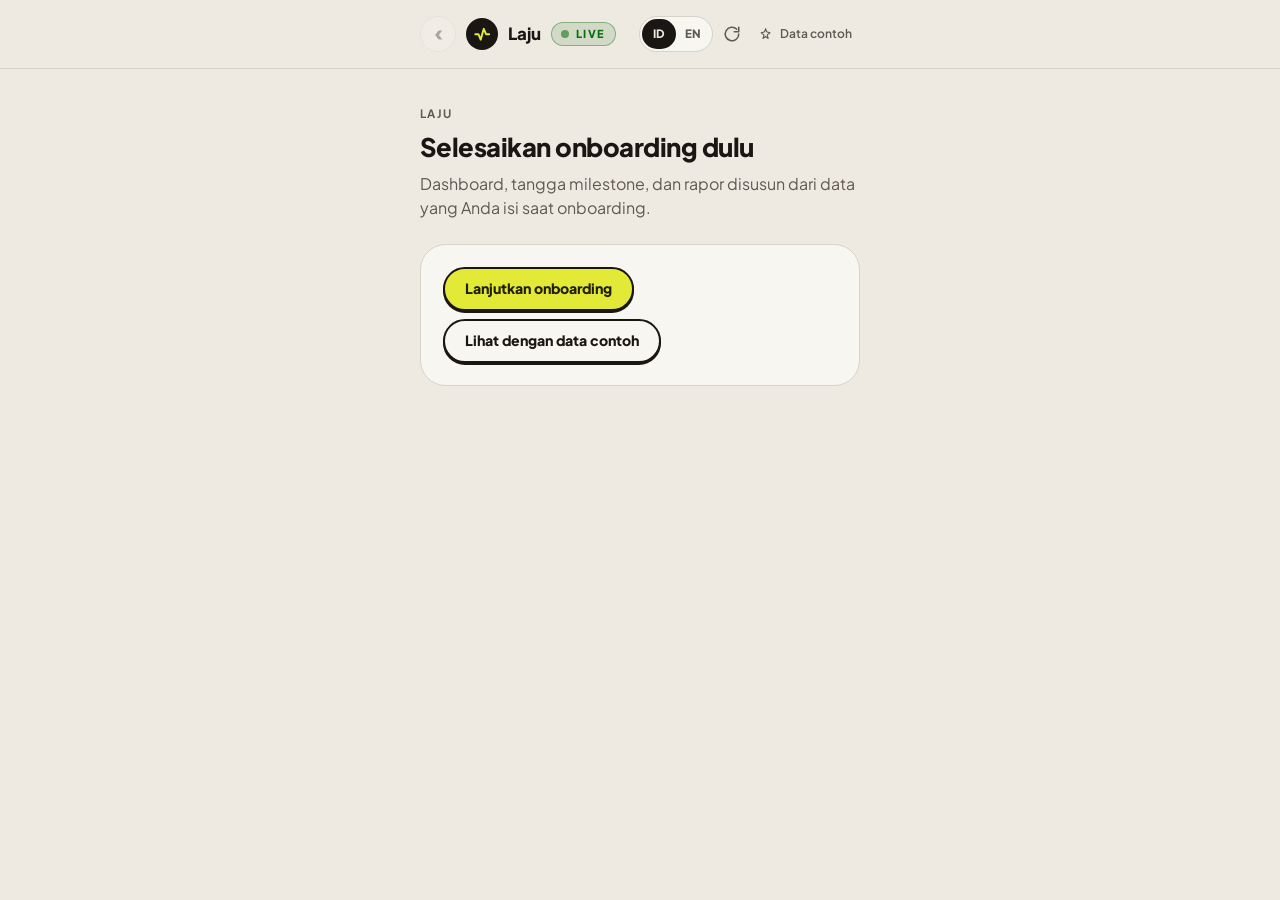
==== commit 624636b4: "Update project from dickson" ====
--- a/public/app.html
+++ b/public/app.html
@@ -56,6 +56,7 @@
   <dialog class="sheet" id="catatDlg" aria-labelledby="catatTitle"></dialog>
 
   <script src="core.js"></script>
+  <script src="demo-mode.js"></script>
   <script src="i18n-en.js"></script>
   <script src="i18n.js"></script>
   <script src="app-page.js"></script>
--- a/public/styles.css
+++ b/public/styles.css
@@ -163,7 +163,7 @@
 .cat { border: 1px solid var(--border); border-radius: 1.1rem; padding: 14px 16px; display: flex; flex-direction: column; gap: 10px; background: var(--card); }
 .cat.off { background: transparent; border-style: dashed; }
 .cat.off .cat-body { display: none; }
-.cat-head { display: flex; align-items: center; justify-content: space-between; gap: 12px; }
+.cat-head { display: flex; flex-wrap: wrap; align-items: center; justify-content: space-between; gap: 4px 12px; }
 .cat-head b { font-size: .9rem; }
 .cat-head small { display: block; font-size: .72rem; color: var(--muted-fg); }
 .cat-body { display: grid; gap: 4px 20px; grid-template-columns: 1fr; }
--- a/public/components.css
+++ b/public/components.css
@@ -43,23 +43,6 @@
 .preview { font-size: .75rem; color: var(--muted-fg); }
 .preview b { color: var(--fg); }
 
-/* ---------- dual-thumb range (one line, two handles) ---------- */
-.dual { position: relative; height: 32px; --a: 0%; --b: 100%; }
-.dual-track { position: absolute; left: 0; right: 0; top: 50%; height: 8px; transform: translateY(-50%); border-radius: 99px; background: var(--secondary); border: 1px solid var(--border); }
-.dual-fill { position: absolute; top: -1px; bottom: -1px; left: var(--a); right: calc(100% - var(--b)); background: var(--fg); border-radius: 99px; }
-.dual input[type="range"] { position: absolute; inset: 0; width: 100%; height: 32px; margin: 0; background: none; pointer-events: none; -webkit-appearance: none; appearance: none; }
-.dual input[type="range"]::-webkit-slider-runnable-track { background: none; border: 0; height: 32px; }
-.dual input[type="range"]::-moz-range-track { background: none; border: 0; }
-.dual input[type="range"]::-moz-range-progress { background: none; }
-.dual input[type="range"]::-webkit-slider-thumb { pointer-events: auto; margin-top: 4px; cursor: grab; }
-.dual input[type="range"]::-moz-range-thumb { pointer-events: auto; cursor: grab; }
-.dual input[type="range"]:focus-visible { outline: none; }
-.dual input[type="range"]:focus-visible::-webkit-slider-thumb { box-shadow: 0 0 0 4px color-mix(in oklab, var(--ring) 45%, transparent); }
-.dual input[type="range"]:focus-visible::-moz-range-thumb { box-shadow: 0 0 0 4px color-mix(in oklab, var(--ring) 45%, transparent); }
-.dual-val { font-size: .88rem; font-weight: 700; text-align: center; }
-.cat-range { display: flex; flex-direction: column; gap: 4px; }
-.cat.off .cat-range { display: none; }
-.dual-ends { display: flex; justify-content: space-between; font-size: .7rem; color: var(--muted-fg); }
 
 /* ---------- date trigger + calendar ---------- */
 .date-btn { display: flex; align-items: center; justify-content: space-between; gap: 10px; text-align: left; cursor: pointer; }
@@ -86,17 +69,6 @@
 /* ---------- e-wallet logos (real brand marks in a uniform white tile) ---------- */
 .wallet-logo.img { width: 76px; height: 44px; padding: 8px 10px; background: #fff; border: 1px solid var(--border); border-radius: 12px; display: grid; place-items: center; overflow: hidden; flex: none; }
 .wallet-logo.img img { width: 56px; height: 28px; object-fit: contain; display: block; }
-
-/* ---------- dual range: rectangular handles with ← → arrows ---------- */
-.dual input[type="range"]::-webkit-slider-thumb {
-  width: 38px; height: 26px; margin-top: 3px; border-radius: 8px; border: 2px solid var(--fg); cursor: ew-resize;
-  background: var(--primary) url("data:image/svg+xml,%3Csvg xmlns='http://www.w3.org/2000/svg' viewBox='0 0 24 24' fill='none' stroke='%231a1614' stroke-width='2.8' stroke-linecap='round' stroke-linejoin='round'%3E%3Cpath d='m8 7-5 5 5 5M16 7l5 5-5 5'/%3E%3C/svg%3E") center / 20px no-repeat;
-}
-.dual input[type="range"]::-moz-range-thumb {
-  width: 34px; height: 22px; border-radius: 8px; border: 2px solid var(--fg); cursor: ew-resize;
-  background: var(--primary) url("data:image/svg+xml,%3Csvg xmlns='http://www.w3.org/2000/svg' viewBox='0 0 24 24' fill='none' stroke='%231a1614' stroke-width='2.8' stroke-linecap='round' stroke-linejoin='round'%3E%3Cpath d='m8 7-5 5 5 5M16 7l5 5-5 5'/%3E%3C/svg%3E") center / 18px no-repeat;
-}
-.dual input[type="range"]:active::-webkit-slider-thumb { cursor: grabbing; background-color: color-mix(in oklab, var(--primary) 80%, var(--fg)); }
 
 /* ---------- "+ Lainnya" → generated options ---------- */
 .opt.add, .chip.add { border-style: dashed; background: transparent; display: inline-flex; align-items: center; gap: 8px; font-weight: 700; }
@@ -199,7 +171,7 @@
 .pt-name { font-size: .84rem; font-weight: 700; line-height: 1.3; }
 .pt-score { flex: none; font-size: .78rem; font-weight: 700; color: var(--muted-fg); }
 .pt-score b { font-size: 1rem; font-weight: 800; color: var(--fg); }
-.pt-bar { height: 6px; border-radius: 99px; background: var(--viz-track); overflow: hidden; }
+.pt-bar { display: block; height: 6px; border-radius: 99px; background: var(--viz-track); overflow: hidden; }
 .pt-bar i { display: block; height: 100%; border-radius: 99px; background: var(--fg); }
 .pt.full .pt-bar i { background: var(--st-good); }
 .pt.full .pt-score b { color: var(--st-good-ink); }
@@ -361,3 +333,76 @@
 /* E-wallet baru sebagian terhubung: tetap boleh lanjut, tapi diberi tahu */
 .ew-partial { display: flex; gap: 10px; align-items: flex-start; padding: 12px 14px; border-radius: 1rem; border: 1.5px solid var(--st-warn); background: color-mix(in oklab, var(--st-warn) 12%, var(--card)); font-size: .86rem; line-height: 1.45; }
 .ew-partial .icon { width: 18px; height: 18px; flex: none; margin-top: 1px; color: var(--st-warn); }
+
+/* Langkah Pengeluaran: dua kotak rupiah per kategori, selalu berdampingan */
+.cat-range { display: grid; grid-template-columns: repeat(2, minmax(0, 1fr)); gap: 8px; }
+.cat-range .field { gap: 4px; min-width: 0; }
+.cat-range label { font-size: .76rem; color: var(--muted-fg); font-weight: 700; }
+.cat-range .money > span { left: 12px; font-size: .82rem; }
+.cat-range .money .input { min-width: 0; font-size: .92rem; padding-left: 36px; padding-right: 8px; }
+.cat-range .money .input::placeholder { font-size: .8rem; }
+
+/* Kartu dompet yang dibuktikan lewat e statement */
+.wallet-logo.doc { width: 76px; height: 44px; display: grid; place-items: center; flex: none; border-radius: 12px; border: 1px dashed var(--border); background: var(--secondary); font-weight: 800; font-size: .9rem; letter-spacing: .04em; }
+.wcard.doc .doc-hist { display: grid; gap: 6px; }
+.wcard.doc .doc-hist .hint { margin: 0; }
+
+/* Penjaga coverage: angka dokumen vs angka isian, lalu seberapa besar yang terbukti */
+.cov-rows { display: grid; gap: 0; margin: 0 0 4px; border-radius: .7rem; background: var(--secondary); padding: 2px 12px; }
+.cov-rows div { display: flex; justify-content: space-between; align-items: baseline; gap: 10px; padding: 7px 0; }
+.cov-rows div + div { border-top: 1px solid var(--border); }
+.cov-rows dt { font-size: .8rem; color: var(--muted-fg); font-weight: 600; }
+.cov-rows dd { margin: 0; font-weight: 800; font-size: .92rem; white-space: nowrap; }
+.cov-rows .gap dd { color: var(--st-serious-ink, var(--st-serious)); }
+
+.cov-track { height: 10px; border-radius: 99px; background: var(--secondary); border: 1px solid var(--border); overflow: hidden; }
+.cov-track i { display: block; height: 100%; border-radius: 99px; background: var(--st-good); }
+.cov-track i.warn { background: var(--st-warn); }
+.cov-track i.serious { background: var(--st-serious); }
+.cov-track i.good { background: var(--st-good); }
+
+/* Langkah Izin data: daftar manfaat e-wallet */
+.check-list { list-style: none; margin: 0; padding: 0; display: grid; gap: 8px; font-size: .88rem; }
+.check-list li { display: flex; gap: 8px; }
+.check-list li > span:first-child { color: var(--st-good-ink, var(--ok)); font-weight: 800; }
+
+/* Tab E-wallet: jalur yang tidak bisa dihubungkan, dikumpulkan di satu kartu */
+.offline-list { list-style: none; margin: 0; padding: 0; display: grid; gap: 8px; }
+.offline-list li { display: grid; gap: 2px; padding: 10px 12px; border-radius: .8rem; background: var(--secondary); font-size: .88rem; }
+.offline-list small { color: var(--muted-fg); font-size: .78rem; line-height: 1.4; }
+.card.flash { animation: flash 1.6s var(--ease); }
+@keyframes flash { 0%, 40% { box-shadow: 0 0 0 3px var(--ring); } 100% { box-shadow: var(--shadow); } }
+
+/* Kalender rincian 30 hari */
+.mcal { display: grid; grid-template-columns: repeat(7, minmax(0, 1fr)); gap: 4px; }
+.mc-dow { font-size: .68rem; font-weight: 700; color: var(--muted-fg); text-align: center; padding: 2px 0; }
+.mc-day { position: relative; display: grid; place-items: center; gap: 0; min-height: 46px; padding: 4px 0; border: 0; border-radius: .6rem; background: var(--secondary); color: var(--fg); font: inherit; cursor: pointer; }
+.mc-day b { font-size: .78rem; font-weight: 800; line-height: 1.1; }
+.mc-day b small { font-size: .58rem; font-weight: 700; margin-left: 2px; }
+.mc-day span { font-size: .62rem; font-weight: 600; line-height: 1.1; font-variant-numeric: tabular-nums; white-space: nowrap; }
+.mc-day.l1 { background: color-mix(in oklab, var(--primary) 30%, var(--card)); }
+.mc-day.l2 { background: color-mix(in oklab, var(--primary) 55%, var(--card)); }
+.mc-day.l3 { background: color-mix(in oklab, var(--primary) 80%, var(--card)); }
+.mc-day.l4 { background: var(--primary); }
+.mc-day.neg::after { content: ""; position: absolute; left: 22%; right: 22%; bottom: 3px; height: 3px; border-radius: 2px; background: var(--danger); }
+.mc-day:hover { outline: 2px solid var(--fg); outline-offset: -2px; }
+.mc-day:focus-visible { outline: 3px solid var(--ring); outline-offset: 1px; }
+.mc-day[aria-pressed="true"] { background: var(--fg); color: var(--primary); }
+.mc-pad { min-height: 46px; }
+.mc-legend { display: flex; flex-wrap: wrap; gap: 4px 14px; }
+.mc-legend > span { display: inline-flex; align-items: center; gap: 4px; }
+.mc-key { display: inline-block; width: 12px; height: 12px; border-radius: 3px; vertical-align: -2px; }
+.mc-key.l1 { background: color-mix(in oklab, var(--primary) 30%, var(--card)); }
+.mc-key.l4 { background: var(--primary); }
+.mc-key.neg { height: 4px; background: var(--danger); }
+.mc-detail { display: grid; gap: 12px; padding: 14px; border-radius: 1rem; border: 1.5px solid var(--border); background: var(--card); }
+.mc-head { display: flex; flex-wrap: wrap; align-items: baseline; justify-content: space-between; gap: 4px 10px; }
+.mc-block { display: grid; gap: 2px; }
+.mc-total { display: flex; justify-content: space-between; align-items: baseline; gap: 10px; padding-bottom: 4px; border-bottom: 1px solid var(--border); font-weight: 800; font-size: .92rem; }
+.mc-total b { white-space: nowrap; }
+.mc-net { display: flex; justify-content: space-between; align-items: center; gap: 10px; padding: 10px 12px; border-radius: .7rem; background: var(--secondary); }
+.mc-net span { display: grid; font-weight: 800; font-size: .92rem; }
+.mc-net small { font-size: .72rem; font-weight: 600; color: var(--muted-fg); }
+.mc-net b { font-size: 1.05rem; white-space: nowrap; }
+.mc-net.pos b { color: var(--ok); }
+.mc-net.neg b { color: var(--danger); }
--- a/public/app.css
+++ b/public/app.css
@@ -543,10 +543,6 @@
 .lane-btn .icon { width: 16px; height: 16px; }
 .lane-mini { background: color-mix(in oklab, var(--viz-debt) 16%, var(--card)); border: 2px solid var(--viz-debt); }
 .lane-mini .lane-txt b { color: var(--viz-debt); }
-.score-link { display: flex; align-items: center; gap: 12px; text-decoration: none; color: inherit; margin-top: 18px; }
-.score-link span:first-child { flex: 1; display: flex; flex-direction: column; }
-.score-link small { color: var(--muted-fg); font-size: .8rem; }
-.score-link .chev { font-size: 1.5rem; color: var(--muted-fg); }
 .pager .nx.locked { opacity: .55; cursor: not-allowed; }
 .pager .nx.locked .icon { width: 12px; height: 12px; vertical-align: -1px; }
 .mtrack li.locked .node { background: var(--secondary); border-style: dashed; opacity: .6; }
@@ -586,3 +582,13 @@
 .tr-txt small { font-size: .82rem; color: var(--muted-fg); }
 .tr-list { margin: 0; padding-left: 18px; display: flex; flex-direction: column; gap: 6px; font-size: .86rem; }
 .tr-list li span { margin-right: 6px; }
+
+/* Tangga: rincian skor selalu terbuka, komponen yang belum penuh bisa diketuk */
+.score-sec { margin-top: 18px; }
+.pt.fixable { padding: 0; }
+.pt-link { display: flex; flex-direction: column; gap: 6px; width: 100%; padding: 10px 12px; border: 0; border-radius: .9rem; background: none; color: inherit; font: inherit; text-align: left; text-decoration: none; cursor: pointer; }
+.pt-link:hover { background: color-mix(in oklab, var(--fg) 6%, var(--secondary)); }
+.pt-link:focus-visible { outline: 3px solid var(--ring); outline-offset: 2px; }
+.pt-fix { display: grid; gap: 4px; padding-top: 6px; border-top: 1px dashed var(--border); font-size: .76rem; line-height: 1.45; }
+.pt-fix b { font-size: .8rem; text-decoration: underline; text-underline-offset: 3px; }
+.pt-fix b i { font-style: normal; text-decoration: none; display: inline-block; margin-left: 4px; }
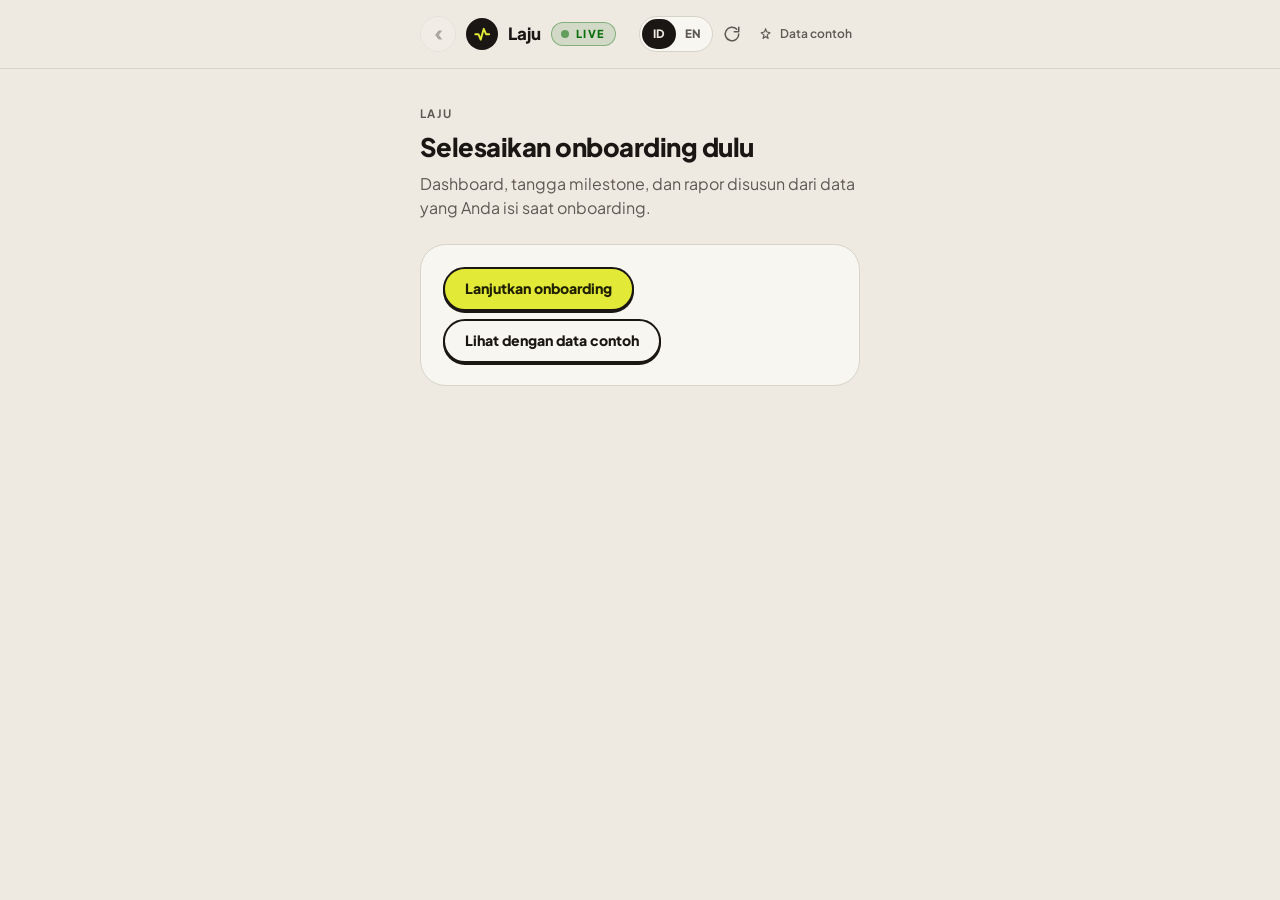
==== commit 55015c8c: "trial: skenario Rudi masuk data contoh" ====
--- a/public/app.html
+++ b/public/app.html
@@ -55,6 +55,7 @@
   <dialog class="sheet" id="confirmDlg" aria-labelledby="cfTitle"></dialog>
   <dialog class="sheet" id="catatDlg" aria-labelledby="catatTitle"></dialog>
 
+  <script src="sim-clock.js"></script>
   <script src="core.js"></script>
   <script src="demo-mode.js"></script>
   <script src="i18n-en.js"></script>
--- a/public/components.css
+++ b/public/components.css
@@ -406,3 +406,72 @@
 .mc-net b { font-size: 1.05rem; white-space: nowrap; }
 .mc-net.pos b { color: var(--ok); }
 .mc-net.neg b { color: var(--danger); }
+
+
+/* ---------- dari grace-v2: grafik pendapatan, ringkasan bank, kotak status ---------- */
+/* ---------- dual-thumb range (one line, two handles) ---------- */
+.dual { position: relative; height: 32px; --a: 0%; --b: 100%; }
+.dual-track { position: absolute; left: 0; right: 0; top: 50%; height: 8px; transform: translateY(-50%); border-radius: 99px; background: var(--secondary); border: 1px solid var(--border); }
+.dual-fill { position: absolute; top: -1px; bottom: -1px; left: var(--a); right: calc(100% - var(--b)); background: var(--fg); border-radius: 99px; }
+.dual input[type="range"] { position: absolute; inset: 0; width: 100%; height: 32px; margin: 0; background: none; pointer-events: none; -webkit-appearance: none; appearance: none; }
+.dual input[type="range"]::-webkit-slider-runnable-track { background: none; border: 0; height: 32px; }
+.dual input[type="range"]::-moz-range-track { background: none; border: 0; }
+.dual input[type="range"]::-moz-range-progress { background: none; }
+.dual input[type="range"]::-webkit-slider-thumb { pointer-events: auto; margin-top: 4px; cursor: grab; }
+.dual input[type="range"]::-moz-range-thumb { pointer-events: auto; cursor: grab; }
+.dual input[type="range"]:focus-visible { outline: none; }
+.dual input[type="range"]:focus-visible::-webkit-slider-thumb { box-shadow: 0 0 0 4px color-mix(in oklab, var(--ring) 45%, transparent); }
+.dual input[type="range"]:focus-visible::-moz-range-thumb { box-shadow: 0 0 0 4px color-mix(in oklab, var(--ring) 45%, transparent); }
+.dual-val { font-size: .88rem; font-weight: 700; text-align: center; }
+.cat.off .cat-range { display: none; }
+.dual-ends { display: flex; justify-content: space-between; font-size: .7rem; color: var(--muted-fg); }
+/* ---------- dual range: rectangular handles with ← → arrows ---------- */
+.dual input[type="range"]::-webkit-slider-thumb {
+  width: 38px; height: 26px; margin-top: 3px; border-radius: 8px; border: 2px solid var(--fg); cursor: ew-resize;
+  background: var(--primary) url("data:image/svg+xml,%3Csvg xmlns='http://www.w3.org/2000/svg' viewBox='0 0 24 24' fill='none' stroke='%231a1614' stroke-width='2.8' stroke-linecap='round' stroke-linejoin='round'%3E%3Cpath d='m8 7-5 5 5 5M16 7l5 5-5 5'/%3E%3C/svg%3E") center / 20px no-repeat;
+}
+.dual input[type="range"]::-moz-range-thumb {
+  width: 34px; height: 22px; border-radius: 8px; border: 2px solid var(--fg); cursor: ew-resize;
+  background: var(--primary) url("data:image/svg+xml,%3Csvg xmlns='http://www.w3.org/2000/svg' viewBox='0 0 24 24' fill='none' stroke='%231a1614' stroke-width='2.8' stroke-linecap='round' stroke-linejoin='round'%3E%3Cpath d='m8 7-5 5 5 5M16 7l5 5-5 5'/%3E%3C/svg%3E") center / 18px no-repeat;
+}
+.dual input[type="range"]:active::-webkit-slider-thumb { cursor: grabbing; background-color: color-mix(in oklab, var(--primary) 80%, var(--fg)); }
+.cat-head .verified-amt { display: flex; width: fit-content; }
+/* e statement untuk dompet yang belum bisa dihubungkan (langkah E-wallet) */
+.st-box { margin-top: .5rem; display: grid; gap: .4rem; }
+.st-box .chips { margin: 0; }
+.doc-hist { display: grid; gap: 6px; }
+.doc-hist .kv { display: flex; justify-content: space-between; font-size: .8rem; }
+.doc-hist small { color: var(--muted-fg); font-size: .72rem; }
+.doc-recap { display: grid; gap: 10px; }
+/* grafik garis pendapatan terbukti per bulan (kartu Status data untuk bank) */
+.ih { margin: 4px 0 0; display: grid; gap: 8px; }
+.ih-plot { position: relative; height: 150px; margin: 14px 0 0; border-bottom: 1px solid var(--border); }
+.ih-plot svg { position: absolute; inset: 0; width: 100%; height: 100%; overflow: visible; }
+.ih-max { position: absolute; top: -14px; left: 0; font-size: .66rem; color: var(--muted-fg); }
+.ih-zero { position: absolute; bottom: 2px; left: 0; font-size: .66rem; color: var(--muted-fg); }
+.ih-median { position: absolute; left: 0; right: 0; border-top: 1.5px dashed var(--muted-fg); }
+.ih-median i { position: absolute; right: 0; top: -15px; font-style: normal; font-size: .66rem; color: var(--muted-fg); background: var(--card); padding: 0 4px; }
+.ih-dot { position: absolute; width: 9px; height: 9px; margin: -4.5px 0 0 -4.5px; border-radius: 50%; background: var(--viz-in); box-shadow: 0 0 0 2px var(--card); pointer-events: none; }
+.ih-dot.doc { background: var(--viz-out); border-radius: 2px; }
+.ih-hit { position: absolute; top: 0; bottom: 0; width: 32px; margin-left: -16px; cursor: default; }
+.ih-hit:hover, .ih-hit:focus-visible { background: color-mix(in oklab, var(--fg) 6%, transparent); outline: none; border-radius: 6px; }
+.ih-x { position: relative; height: 16px; font-size: .7rem; color: var(--muted-fg); }
+.ih-x span { position: absolute; transform: translateX(-50%); }
+.ih-legend { list-style: none; margin: 0; padding: 0; display: flex; flex-wrap: wrap; gap: 4px 14px; font-size: .74rem; color: var(--muted-fg); }
+.ih-legend li { display: flex; align-items: center; gap: 6px; }
+.ih-key { display: inline-block; width: 14px; height: 0; border-top: 2px solid var(--viz-in); position: relative; }
+.ih-key.doc { border-top-color: var(--viz-out); }
+.ih-key.med { border-top: 1.5px dashed var(--muted-fg); }
+.ih-dot.ins { background: var(--viz-debt); border-radius: 1px; transform: rotate(45deg); }
+.ih-key.ins { border-top-color: var(--viz-debt); }
+.ih-stats { display: grid; grid-template-columns: repeat(auto-fit, minmax(110px, 1fr)); gap: 8px; margin: 0; }
+.ih-stats div { background: var(--secondary); border-radius: .8rem; padding: 8px 10px; }
+.ih-stats dt { font-size: .66rem; font-weight: 600; color: var(--muted-fg); }
+.ih-stats dd { margin: 2px 0 0; font-weight: 800; font-size: .85rem; }
+.ih-stats dd small { font-weight: 500; color: var(--muted-fg); }
+.bank-sum { border-top: 1px solid var(--border); padding-top: 10px; display: block; min-width: 0; max-width: 100%; overflow: hidden; }
+.bank-sum > * + * { margin-top: 8px; }
+.bank-sum summary { cursor: pointer; font-weight: 700; font-size: .85rem; }
+.bank-sum .viz-table { overflow-x: auto; max-width: 100%; width: 100%; }
+.bank-sum table { min-width: 520px; }
+.bank-sum table { font-size: .74rem; }
--- a/public/app.css
+++ b/public/app.css
@@ -543,6 +543,10 @@
 .lane-btn .icon { width: 16px; height: 16px; }
 .lane-mini { background: color-mix(in oklab, var(--viz-debt) 16%, var(--card)); border: 2px solid var(--viz-debt); }
 .lane-mini .lane-txt b { color: var(--viz-debt); }
+.score-link { display: flex; align-items: center; gap: 12px; text-decoration: none; color: inherit; margin-top: 18px; }
+.score-link span:first-child { flex: 1; display: flex; flex-direction: column; }
+.score-link small { color: var(--muted-fg); font-size: .8rem; }
+.score-link .chev { font-size: 1.5rem; color: var(--muted-fg); }
 .pager .nx.locked { opacity: .55; cursor: not-allowed; }
 .pager .nx.locked .icon { width: 12px; height: 12px; vertical-align: -1px; }
 .mtrack li.locked .node { background: var(--secondary); border-style: dashed; opacity: .6; }
@@ -582,13 +586,96 @@
 .tr-txt small { font-size: .82rem; color: var(--muted-fg); }
 .tr-list { margin: 0; padding-left: 18px; display: flex; flex-direction: column; gap: 6px; font-size: .86rem; }
 .tr-list li span { margin-right: 6px; }
-
-/* Tangga: rincian skor selalu terbuka, komponen yang belum penuh bisa diketuk */
-.score-sec { margin-top: 18px; }
-.pt.fixable { padding: 0; }
-.pt-link { display: flex; flex-direction: column; gap: 6px; width: 100%; padding: 10px 12px; border: 0; border-radius: .9rem; background: none; color: inherit; font: inherit; text-align: left; text-decoration: none; cursor: pointer; }
-.pt-link:hover { background: color-mix(in oklab, var(--fg) 6%, var(--secondary)); }
-.pt-link:focus-visible { outline: 3px solid var(--ring); outline-offset: 2px; }
-.pt-fix { display: grid; gap: 4px; padding-top: 6px; border-top: 1px dashed var(--border); font-size: .76rem; line-height: 1.45; }
-.pt-fix b { font-size: .8rem; text-decoration: underline; text-underline-offset: 3px; }
-.pt-fix b i { font-style: normal; text-decoration: none; display: inline-block; margin-left: 4px; }
+.why-line { margin: 10px 0 0; display: flex; gap: 8px; align-items: flex-start; font-size: .9rem; line-height: 1.5; }
+.why-line .icon { width: 18px; height: 18px; flex: none; margin-top: 2px; }
+/* Perjalanan 6 bulan (Beranda): langkah sekarang + cek bulanan dalam satu kartu */
+.jy-meter { display: grid; grid-template-columns: repeat(6, 1fr); gap: 6px; }
+.jy-meter i { height: 8px; border-radius: 99px; background: var(--secondary); }
+.jy-meter i.on { background: var(--fg); }
+.fc-why { font-size: .86rem; line-height: 1.5; opacity: .85; }
+.mc-in { display: flex; flex-direction: column; gap: 12px; padding-top: 14px; border-top: 1.5px solid var(--border); }
+.mc-in.due { border-top-color: var(--fg); }
+.mc-h { margin: 0; font-size: 1rem; font-weight: 800; }
+.mc-h small { display: block; font-weight: 500; font-size: .8rem; color: var(--muted-fg); }
+.mc-next { margin: 0; display: flex; gap: 8px; align-items: flex-start; font-size: .88rem; color: var(--muted-fg); }
+.mc-next .icon { width: 18px; height: 18px; flex: none; margin-top: 2px; }
+.mc-result { padding: 14px; border-radius: 1.1rem; background: color-mix(in oklab, var(--primary) 35%, var(--card)); display: flex; flex-direction: column; gap: 8px; }
+.mc-result .mc-h { display: flex; gap: 6px; align-items: center; font-size: .92rem; }
+.mc-result .mc-h svg { width: 16px; height: 16px; }
+.mc-delta { margin: 0; padding: 0; list-style: none; display: flex; flex-direction: column; gap: 4px; font-size: .86rem; }
+.mc-delta li { display: flex; justify-content: space-between; gap: 10px; }
+/* Cek bulanan (Beranda): tiap 30 hari, 6 cek = rekam jejak 6 bulan */
+.mc-card .fc-track { background: var(--secondary); }
+.mc-card .fc-track i { background: var(--fg); }
+.mc-card.due { border-color: var(--fg); }
+.mc-steps { margin: 0; padding-left: 20px; display: flex; flex-direction: column; gap: 12px; font-size: .9rem; }
+.mc-steps li > b { display: block; }
+.mc-steps small { display: block; color: var(--muted-fg); line-height: 1.5; }
+.mc-steps .field { margin: 0; }
+/* grace-v2: pengingat tagihan, budget harian, hitung mundur tahap 3 */
+.remind-card { border-color: var(--fg); }
+.remind-card h2 .icon { width: 18px; height: 18px; vertical-align: -3px; margin-right: 4px; }
+.rm-list { margin: 0; padding: 0; list-style: none; display: flex; flex-direction: column; gap: 12px; }
+.rm-list li { display: flex; flex-wrap: wrap; gap: 10px; align-items: center; justify-content: space-between; }
+.rm-txt b { display: block; font-size: .95rem; }
+.rm-txt small { display: block; font-size: .82rem; color: var(--muted-fg); }
+.rm-list li.late .rm-txt small { color: var(--st-critical); font-weight: 700; }
+.bd-top { display: flex; flex-wrap: wrap; align-items: baseline; gap: 6px 12px; }
+.bd-top > b { font-size: 1.7rem; font-weight: 800; letter-spacing: -.02em; }
+.bd-top > span { font-size: .86rem; color: var(--muted-fg); }
+.bd-week { margin: 0; padding: 0; list-style: none; display: grid; grid-template-columns: repeat(7, 1fr); gap: 6px; }
+.bd-week li { display: flex; flex-direction: column; align-items: center; gap: 4px; }
+.bd-week i { width: 100%; height: 10px; border-radius: 99px; background: var(--secondary); }
+.bd-week li.ok i { background: var(--st-good); }
+.bd-week li.near i { background: var(--st-warn); }
+.bd-week li.over i { background: var(--st-critical); }
+.bd-week li.none i { background: repeating-linear-gradient(90deg, var(--secondary) 0 4px, transparent 4px 7px); border: 1px solid var(--border); }
+.bd-week small { font-size: .68rem; color: var(--muted-fg); }
+.sd-big { margin: 0; font-size: 1.6rem; font-weight: 800; letter-spacing: -.02em; line-height: 1.2; }
+.sd-big small { font-size: .86rem; font-weight: 600; color: var(--muted-fg); letter-spacing: 0; }
+.sd-line { position: relative; height: 18px; margin: 4px 8px; }
+.sd-rail { position: absolute; left: 0; right: 0; top: 7px; height: 4px; border-radius: 99px; background: var(--secondary); }
+.sd-mark { position: absolute; top: 2px; width: 14px; height: 14px; margin-left: -7px; border-radius: 99px; background: var(--fg); border: 2px solid var(--card); }
+.sd-marks { margin: 0; padding: 0; list-style: none; display: flex; flex-direction: column; gap: 4px; font-size: .84rem; }
+.sd-marks li { display: flex; justify-content: space-between; gap: 10px; }
+.sd-marks small { color: var(--muted-fg); }
+.sd-why { margin: 0; font-size: .84rem; line-height: 1.45; color: var(--muted-fg); }
+.fc-fix { display: flex; gap: 10px; align-items: center; padding: 12px 14px; border-radius: 1.1rem; border: 1.5px solid var(--st-warn); background: color-mix(in oklab, var(--st-warn) 12%, var(--card)); color: inherit; text-decoration: none; }
+.fc-fix .icon { width: 18px; height: 18px; flex: none; }
+.fc-fix b { display: block; font-size: .9rem; }
+.fc-fix small { display: block; font-size: .8rem; color: var(--muted-fg); }
+.fc-fix .chev { margin-left: auto; font-size: 1.4rem; color: var(--muted-fg); }
+
+/* ---------- Analisis Gemini (dari main) ---------- */
+.ai-card > summary { display: block; }
+.ai-card > summary small { display: block; margin-top: 2px; }
+.ai-run { display: grid; gap: 8px; margin: 10px 0; }
+.ai-out { margin: 10px 0; font-size: .9rem; }
+.ai-out h3 { font-size: .95rem; margin: 14px 0 4px; }
+.ai-out ul, .ai-out ol { padding-left: 1.2em; margin: 0; }
+.ai-out li { margin: 4px 0; }
+.ai-sum { font-weight: 700; margin: 0 0 6px; }
+.ai-warn li { color: var(--st-critical-ink); }
+.ai-fix li { display: grid; gap: 2px; }
+.ai-fix a { font-weight: 700; }
+.ai-fix span { font-size: .84rem; opacity: .8; }
+
+/* ---------- Cek bulanan dan rapor bulanan ---------- */
+.chk-card.due { border-color: color-mix(in oklab, var(--viz-in) 45%, var(--border)); }
+.chk-card > p { margin: 0 0 10px; font-size: .9rem; }
+.chk-steps { list-style: none; margin: 0; padding: 0; display: grid; gap: 14px; counter-reset: chk; }
+.chk-steps > li { counter-increment: chk; position: relative; padding-left: 36px; display: grid; gap: 6px; }
+.chk-steps > li::before { content: counter(chk); position: absolute; left: 0; top: -2px; width: 26px; height: 26px; border-radius: 99px; display: grid; place-items: center; font-size: .78rem; font-weight: 800; border: 1.5px solid var(--border); background: var(--card); }
+.chk-steps > li.done::before { content: "✓"; background: var(--fg); color: var(--card); border-color: var(--fg); }
+.chk-steps small { color: var(--muted-fg); font-size: .82rem; }
+.chk-steps .field { margin: 4px 0 0; }
+.chk-sim { display: grid; gap: 6px; margin-top: 6px; padding-top: 12px; border-top: 1px dashed var(--border); }
+.chk-sim .hint { margin: 0; }
+.tbl-wrap { overflow-x: auto; margin: 0 -4px; padding: 0 4px; }
+.mr-table { font-size: .78rem; }
+.mr-table th, .mr-table td { padding: 8px 3px; }
+.mr-table tbody th { white-space: nowrap; }
+.mr-table th small { display: block; font-weight: 500; color: var(--muted-fg); font-size: .72rem; }
+.mr-table td.n:nth-child(2) { color: inherit; }
+.mv-sum { margin: 0 0 8px; font-size: .9rem; }
+
